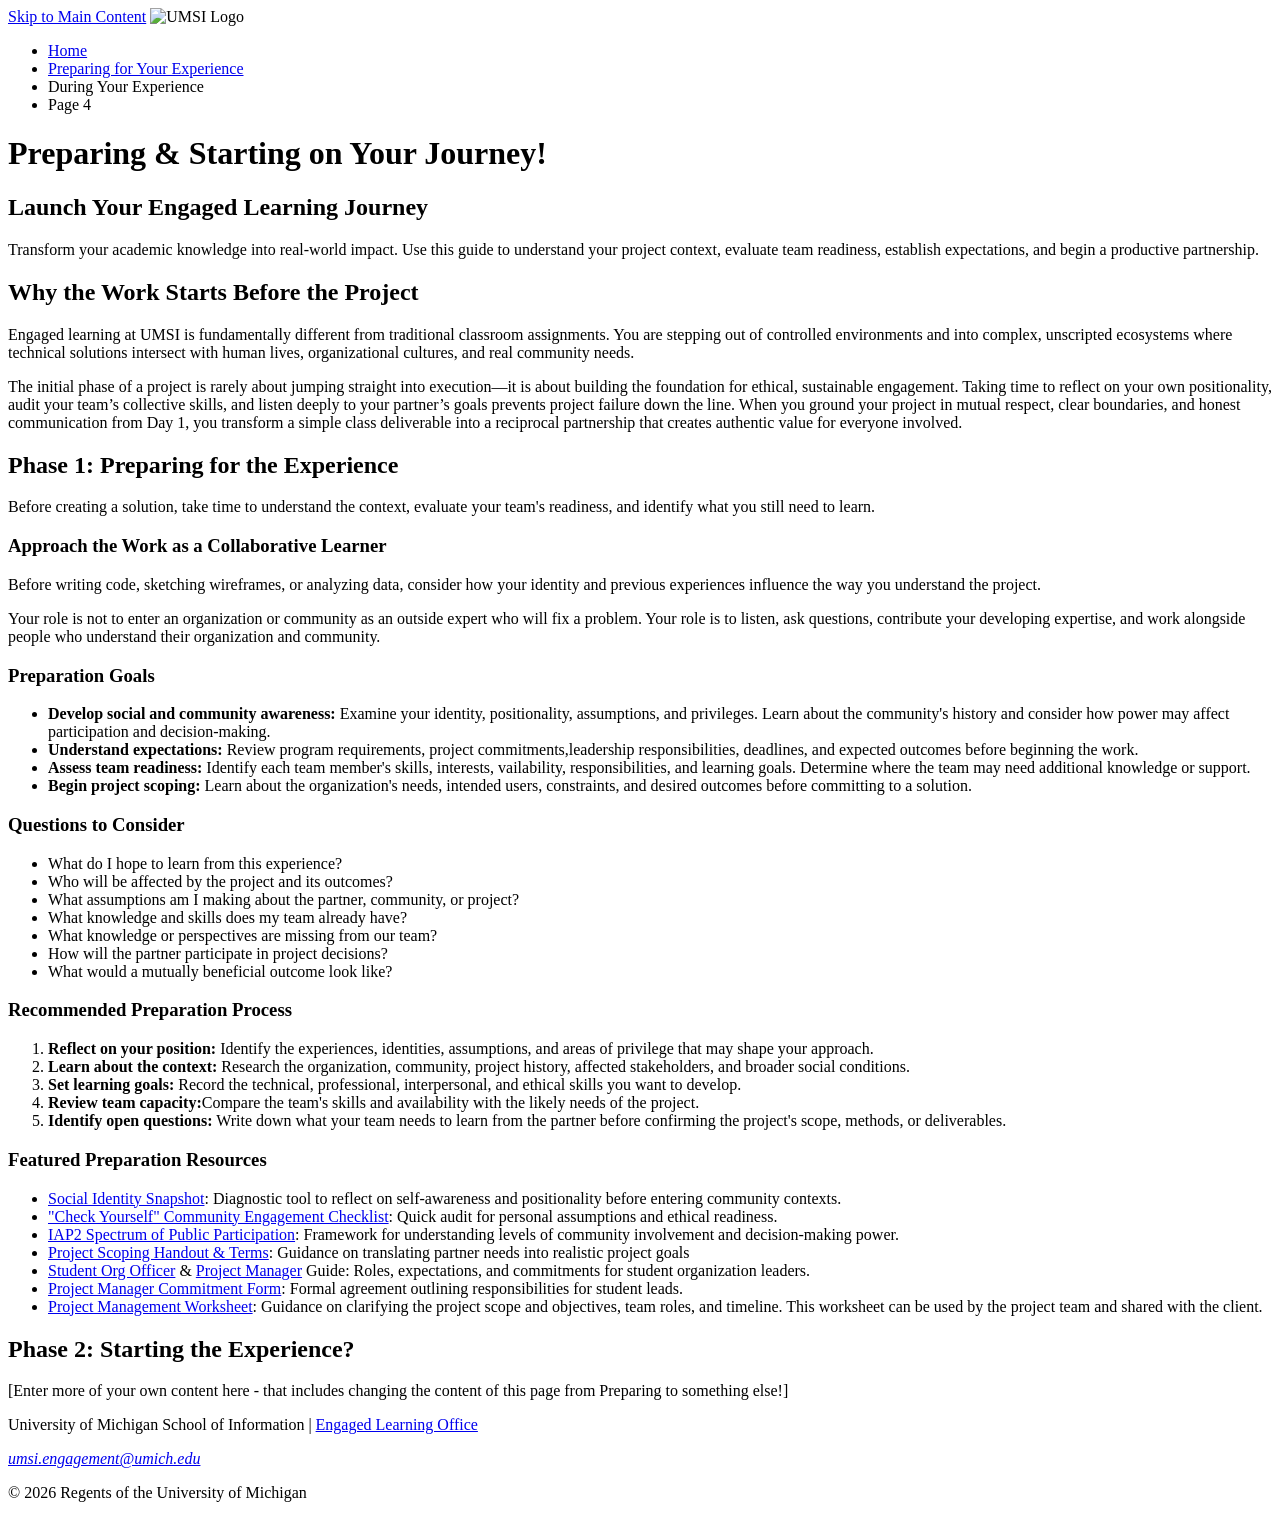
==== prep.html @ 882d16c4 "Add files via upload" ====
<!DOCTYPE html>
<html lang="en">
<head>
    <meta charset="UTF-8">
    <meta name="viewport" content="width=device-width, initial-scale=1.0">
    <title>Resumes</title>
</head>
<body>

    <header>

  <a href = "#main">Skip to Main Content</a>
        <img src="images/UMSI_signature_vertical_informal_solidblue.jpg" alt="UMSI Logo">
        <nav>
            <ul>
                <li><a href = "index.html">Home</a></li>
                <li><a href = "prep.html">Preparing for Your Experience</a></li>
                <li><a>During Your Experience</a></li>
                <li><a>Page 4</a></li>
            </ul>
        </nav>
    <h1>Preparing & Starting on Your Journey!</h1>
  </header>
<main id="main">
  
<section>
  <h2>Launch Your Engaged Learning Journey</h2>
  <p>Transform your academic knowledge into real-world impact. Use this guide to understand your project context, evaluate team readiness, establish expectations, and begin a productive partnership.</p>
</section>

<section>
  <h2>Why the Work Starts Before the Project</h2>
  <p>Engaged learning at UMSI is fundamentally different from traditional classroom assignments. You are stepping out of controlled environments and into complex, unscripted ecosystems where technical solutions intersect with human lives, organizational cultures, and real community needs.</p>
  <p>The initial phase of a project is rarely about jumping straight into execution—it is about building the foundation for ethical, sustainable engagement. Taking time to reflect on your own positionality, audit your team’s collective skills, and listen deeply to your partner’s goals prevents project failure down the line. When you ground your project in mutual respect, clear boundaries, and honest communication from Day 1, you transform a simple class deliverable into a reciprocal partnership that creates authentic value for everyone involved.</p>


</section>

<section>
  <h2>Phase 1: Preparing for the Experience</h2>
  <p>Before creating a solution, take time to understand the context, evaluate your team's readiness, and identify what you still need to learn.</p>
  <article>
    <h3>Approach the Work as a Collaborative Learner</h3>
    <p>Before writing code, sketching wireframes, or analyzing data, consider how your identity and previous experiences influence the way you understand the project.</p>
    <p>Your role is not to enter an organization or community as an outside expert who will fix a problem. Your role is to listen, ask questions, contribute your developing expertise, and work alongside people who understand their organization and community.</p>
  </article>

  <article>
    <h3>Preparation Goals</h3>
    <ul>
      <li><strong>Develop social and community awareness:</strong> Examine your identity, positionality, assumptions, and privileges. Learn about the community's history and consider how power may affect participation and decision-making.
      </li>
      <li><strong>Understand expectations:</strong> Review program requirements, project commitments,leadership responsibilities, deadlines, and expected outcomes before beginning the work.</li>
      <li><strong>Assess team readiness:</strong> Identify each team member's skills, interests, vailability, responsibilities, and learning goals. Determine where the team may need additional knowledge or support.</li>
      <li><strong>Begin project scoping:</strong> Learn about the organization's needs, intended users, constraints, and desired outcomes before committing to a solution.
      </li>
    </ul>
  </article>

  <article>
    <h3>Questions to Consider</h3>
    <ul>
      <li>What do I hope to learn from this experience?</li>
      <li>Who will be affected by the project and its outcomes?</li>
      <li>What assumptions am I making about the partner, community, or project?</li>
      <li>What knowledge and skills does my team already have?</li>
      <li>What knowledge or perspectives are missing from our team?</li>
      <li>How will the partner participate in project decisions?</li>
      <li>What would a mutually beneficial outcome look like?</li>
    </ul>
  </article>

  <article>
    <h3>Recommended Preparation Process</h3>
    <ol>
      <li><strong>Reflect on your position:</strong> Identify the experiences, identities, assumptions, and areas of privilege that may shape your approach.</li>
      <li><strong>Learn about the context:</strong> Research the organization, community, project history, affected stakeholders, and broader social conditions.</li>
      <li><strong>Set learning goals:</strong> Record the technical, professional, interpersonal, and ethical skills you want to develop.</li>
      <li><strong>Review team capacity:</strong>Compare the team's skills and availability with the likely needs of the project. </li>
      <li><strong>Identify open questions:</strong> Write down what your team needs to learn from the partner before confirming the project's scope, methods, or deliverables.
      </li>
    </ol>
  </article>

  <article>
    <h3>Featured Preparation Resources</h3>
    <ul>
      <li><a href="https://sites.lsa.umich.edu/equitable-teaching/social-identity-snapshot">Social Identity Snapshot</a>: Diagnostic tool to reflect on self-awareness and positionality before entering community contexts.</li>
      <li><a href="https://docs.google.com/document/d/1Qt9YeStVwDHjwJhOLAz42JSNQR2lFMurdUtxtdrGkuc/edit?tab=t.0#heading=h.ch0bvccjkrzn">"Check Yourself" Community Engagement Checklist</a>: Quick audit for personal assumptions and ethical readiness.</li>
      <li><a href="https://drive.google.com/file/d/1zc1RNlrDxV51-muOERdDTnINQcquJpOA/view?usp=sharing">IAP2 Spectrum of Public Participation</a>: Framework for understanding levels of community involvement and decision-making power.</li>
      <li><a href="https://docs.google.com/document/d/1TrEDolwmOIlXgYgAP9VvlOGoYOwFfe6KxzZOgZSVYVw/edit?usp=drive_link">Project Scoping Handout & Terms</a>: Guidance on translating partner needs into realistic project goals</li>
      <li><a href="https://docs.google.com/document/d/1AexsV_JeSd0kRUBbcifZpfBu6y6Zi8Y0iJScp1I3gkM/edit?usp=drive_link">Student Org Officer</a> & <a href="https://docs.google.com/document/u/0/d/1uwOOS0TrXWzcSShj8DUFpckWo0t1UNu_Q7WVbZnLhX0/edit">Project Manager</a> Guide: Roles, expectations, and commitments for student organization leaders.</li>
      <li><a href="https://docs.google.com/document/d/1U4lCNGyWKJ3C2i_VgFqAR45Z4zF1FehuthuqT-M2wdI/edit?usp=drive_link">Project Manager Commitment Form</a>: Formal agreement outlining responsibilities for student leads.</li>
      <li><a href="https://docs.google.com/document/d/1twc-7TYWmb_PNrOBiDI1NuJqJAuhluTICr22GRd_NLc/edit?usp=drive_link">Project Management Worksheet</a>: Guidance on clarifying the project scope and objectives, team roles, and timeline. This worksheet can be used by the project team and shared with the client.</li>
    </ul>
  </article>
</section>
<section>
  <h2>Phase 2: Starting the Experience?</h2>



<div>[Enter more of your own content here - that includes changing the  content of this page from Preparing to something else!]</div>

    
        <div></div>
        <div></div>
        <div></div>
        <div></div>
</section>
<!-- Content taken & modified from UMGPT with the prompt, "for the same content write me some intro content and resources for a prep page using the ELO content below" - this was after I had asked for content for the home page. " UMGPT. (2026). UMGPT ( GPT-5.6 Sol September 7th version) [Large language model]. -->
</main>
<footer>
        <p>University of Michigan School of Information | <a href="https://www.si.umich.edu/programs/engaged-learning/about-engaged-learning-office">Engaged Learning Office </a></p>
      <address>
        <a href="mailto:umsi.engagement@umich.edu">umsi.engagement@umich.edu</a>
      </address>
      <p>&copy; 2026 Regents of the University of Michigan</p>
    </footer>
    
</body>

</html>
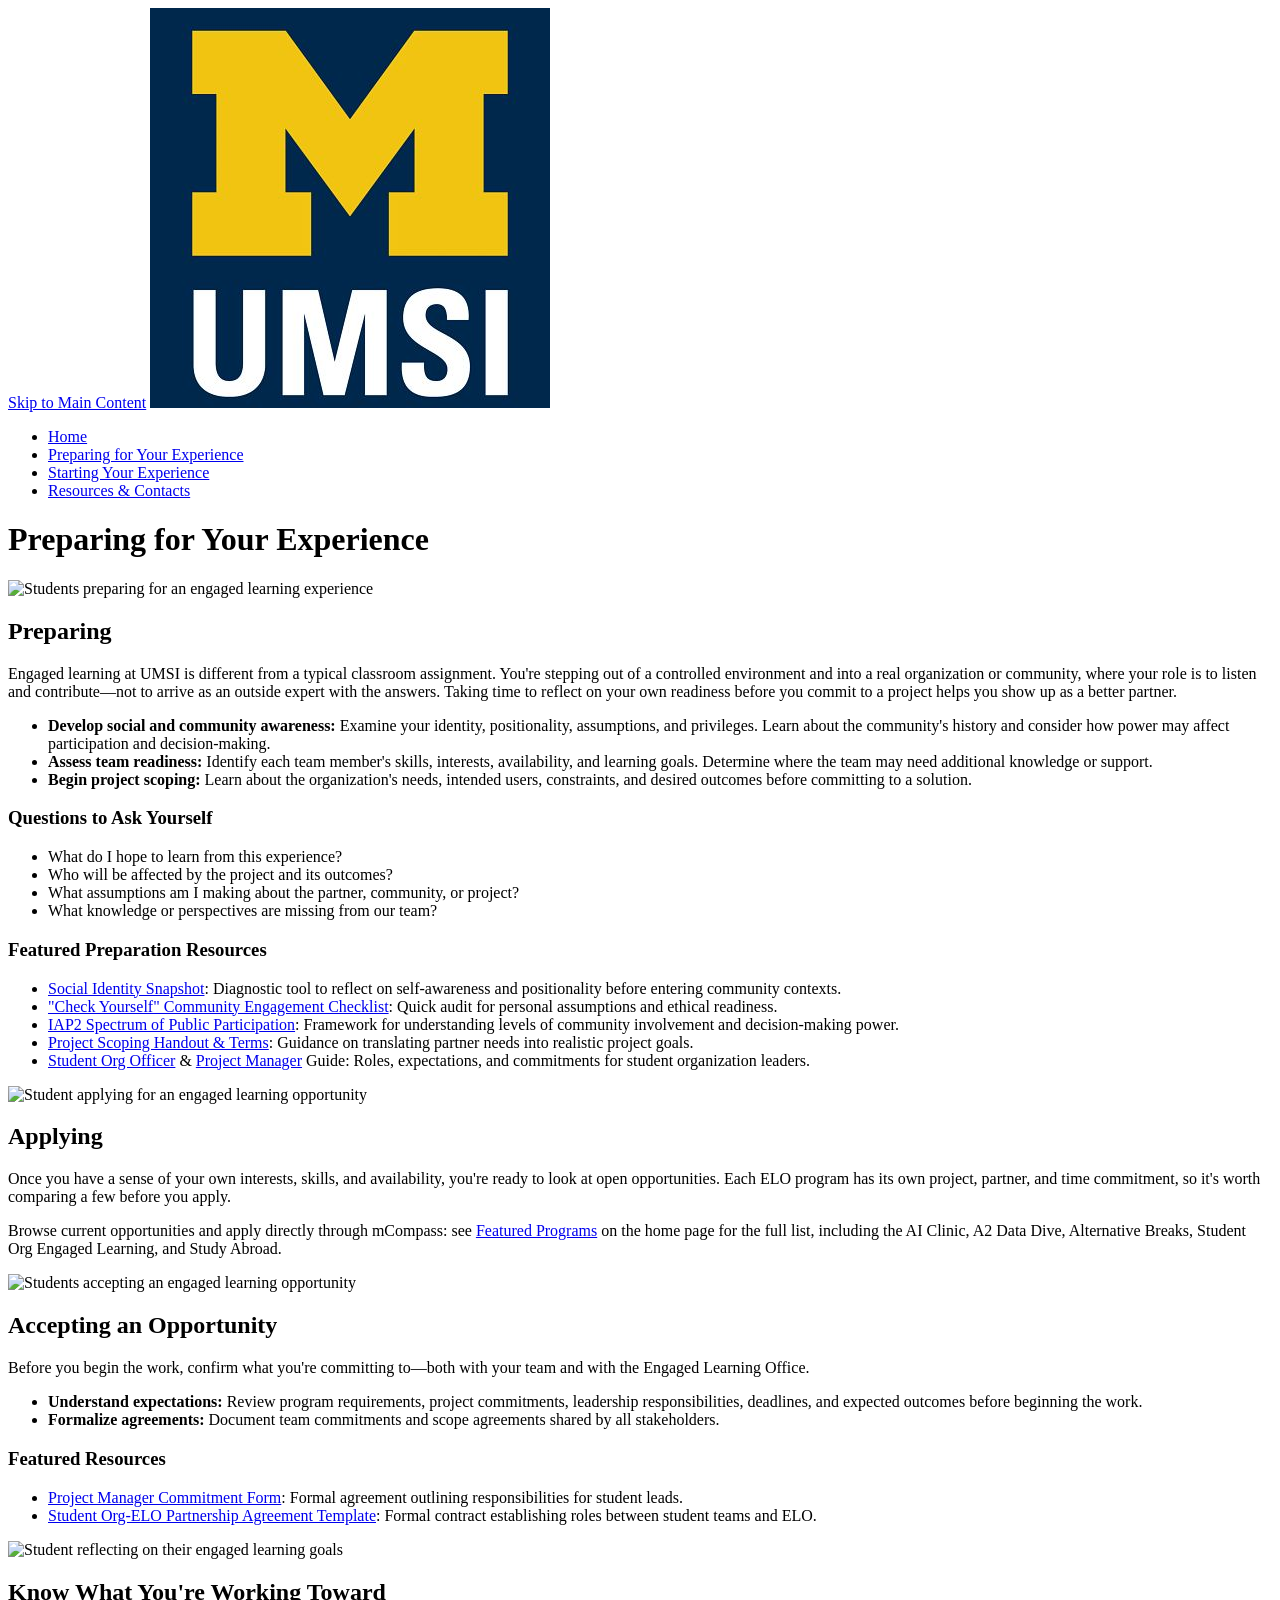
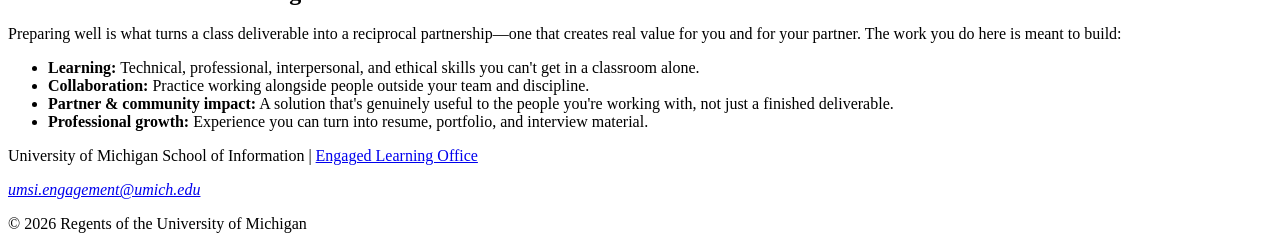
==== commit 7a49adb9: "Add files via upload" ====
--- a/prep.html
+++ b/prep.html
@@ -3,7 +3,8 @@
 <head>
     <meta charset="UTF-8">
     <meta name="viewport" content="width=device-width, initial-scale=1.0">
-    <title>Resumes</title>
+    <title>Preparing for Your Experience | UMSI</title>
+    <link rel="stylesheet" href="styles.css">
 </head>
 <body>
 
@@ -15,71 +16,32 @@
             <ul>
                 <li><a href = "index.html">Home</a></li>
                 <li><a href = "prep.html">Preparing for Your Experience</a></li>
-                <li><a>During Your Experience</a></li>
-                <li><a>Page 4</a></li>
+                <li><a href = "your_exp.html">Starting Your Experience</a></li>
+                <li><a href = "resources_contact.html">Resources &amp; Contacts</a></li>
             </ul>
         </nav>
-    <h1>Preparing & Starting on Your Journey!</h1>
+    <h1>Preparing for Your Experience</h1>
   </header>
 <main id="main">
-  
-<section>
-  <h2>Launch Your Engaged Learning Journey</h2>
-  <p>Transform your academic knowledge into real-world impact. Use this guide to understand your project context, evaluate team readiness, establish expectations, and begin a productive partnership.</p>
-</section>
 
 <section>
-  <h2>Why the Work Starts Before the Project</h2>
-  <p>Engaged learning at UMSI is fundamentally different from traditional classroom assignments. You are stepping out of controlled environments and into complex, unscripted ecosystems where technical solutions intersect with human lives, organizational cultures, and real community needs.</p>
-  <p>The initial phase of a project is rarely about jumping straight into execution—it is about building the foundation for ethical, sustainable engagement. Taking time to reflect on your own positionality, audit your team’s collective skills, and listen deeply to your partner’s goals prevents project failure down the line. When you ground your project in mutual respect, clear boundaries, and honest communication from Day 1, you transform a simple class deliverable into a reciprocal partnership that creates authentic value for everyone involved.</p>
-
-
-</section>
-
-<section>
-  <h2>Phase 1: Preparing for the Experience</h2>
-  <p>Before creating a solution, take time to understand the context, evaluate your team's readiness, and identify what you still need to learn.</p>
-  <article>
-    <h3>Approach the Work as a Collaborative Learner</h3>
-    <p>Before writing code, sketching wireframes, or analyzing data, consider how your identity and previous experiences influence the way you understand the project.</p>
-    <p>Your role is not to enter an organization or community as an outside expert who will fix a problem. Your role is to listen, ask questions, contribute your developing expertise, and work alongside people who understand their organization and community.</p>
-  </article>
+  <img class="prep-image" src="images/UMSI_Preparing.jpg" alt="Students preparing for an engaged learning experience">
+  <h2>Preparing</h2>
+  <p>Engaged learning at UMSI is different from a typical classroom assignment. You're stepping out of a controlled environment and into a real organization or community, where your role is to listen and contribute&mdash;not to arrive as an outside expert with the answers. Taking time to reflect on your own readiness before you commit to a project helps you show up as a better partner.</p>
+  <ul>
+    <li><strong>Develop social and community awareness:</strong> Examine your identity, positionality, assumptions, and privileges. Learn about the community's history and consider how power may affect participation and decision-making.</li>
+    <li><strong>Assess team readiness:</strong> Identify each team member's skills, interests, availability, and learning goals. Determine where the team may need additional knowledge or support.</li>
+    <li><strong>Begin project scoping:</strong> Learn about the organization's needs, intended users, constraints, and desired outcomes before committing to a solution.</li>
+  </ul>
 
   <article>
-    <h3>Preparation Goals</h3>
-    <ul>
-      <li><strong>Develop social and community awareness:</strong> Examine your identity, positionality, assumptions, and privileges. Learn about the community's history and consider how power may affect participation and decision-making.
-      </li>
-      <li><strong>Understand expectations:</strong> Review program requirements, project commitments,leadership responsibilities, deadlines, and expected outcomes before beginning the work.</li>
-      <li><strong>Assess team readiness:</strong> Identify each team member's skills, interests, vailability, responsibilities, and learning goals. Determine where the team may need additional knowledge or support.</li>
-      <li><strong>Begin project scoping:</strong> Learn about the organization's needs, intended users, constraints, and desired outcomes before committing to a solution.
-      </li>
-    </ul>
-  </article>
-
-  <article>
-    <h3>Questions to Consider</h3>
+    <h3>Questions to Ask Yourself</h3>
     <ul>
       <li>What do I hope to learn from this experience?</li>
       <li>Who will be affected by the project and its outcomes?</li>
       <li>What assumptions am I making about the partner, community, or project?</li>
-      <li>What knowledge and skills does my team already have?</li>
       <li>What knowledge or perspectives are missing from our team?</li>
-      <li>How will the partner participate in project decisions?</li>
-      <li>What would a mutually beneficial outcome look like?</li>
     </ul>
-  </article>
-
-  <article>
-    <h3>Recommended Preparation Process</h3>
-    <ol>
-      <li><strong>Reflect on your position:</strong> Identify the experiences, identities, assumptions, and areas of privilege that may shape your approach.</li>
-      <li><strong>Learn about the context:</strong> Research the organization, community, project history, affected stakeholders, and broader social conditions.</li>
-      <li><strong>Set learning goals:</strong> Record the technical, professional, interpersonal, and ethical skills you want to develop.</li>
-      <li><strong>Review team capacity:</strong>Compare the team's skills and availability with the likely needs of the project. </li>
-      <li><strong>Identify open questions:</strong> Write down what your team needs to learn from the partner before confirming the project's scope, methods, or deliverables.
-      </li>
-    </ol>
   </article>
 
   <article>
@@ -88,27 +50,49 @@
       <li><a href="https://sites.lsa.umich.edu/equitable-teaching/social-identity-snapshot">Social Identity Snapshot</a>: Diagnostic tool to reflect on self-awareness and positionality before entering community contexts.</li>
       <li><a href="https://docs.google.com/document/d/1Qt9YeStVwDHjwJhOLAz42JSNQR2lFMurdUtxtdrGkuc/edit?tab=t.0#heading=h.ch0bvccjkrzn">"Check Yourself" Community Engagement Checklist</a>: Quick audit for personal assumptions and ethical readiness.</li>
       <li><a href="https://drive.google.com/file/d/1zc1RNlrDxV51-muOERdDTnINQcquJpOA/view?usp=sharing">IAP2 Spectrum of Public Participation</a>: Framework for understanding levels of community involvement and decision-making power.</li>
-      <li><a href="https://docs.google.com/document/d/1TrEDolwmOIlXgYgAP9VvlOGoYOwFfe6KxzZOgZSVYVw/edit?usp=drive_link">Project Scoping Handout & Terms</a>: Guidance on translating partner needs into realistic project goals</li>
-      <li><a href="https://docs.google.com/document/d/1AexsV_JeSd0kRUBbcifZpfBu6y6Zi8Y0iJScp1I3gkM/edit?usp=drive_link">Student Org Officer</a> & <a href="https://docs.google.com/document/u/0/d/1uwOOS0TrXWzcSShj8DUFpckWo0t1UNu_Q7WVbZnLhX0/edit">Project Manager</a> Guide: Roles, expectations, and commitments for student organization leaders.</li>
-      <li><a href="https://docs.google.com/document/d/1U4lCNGyWKJ3C2i_VgFqAR45Z4zF1FehuthuqT-M2wdI/edit?usp=drive_link">Project Manager Commitment Form</a>: Formal agreement outlining responsibilities for student leads.</li>
-      <li><a href="https://docs.google.com/document/d/1twc-7TYWmb_PNrOBiDI1NuJqJAuhluTICr22GRd_NLc/edit?usp=drive_link">Project Management Worksheet</a>: Guidance on clarifying the project scope and objectives, team roles, and timeline. This worksheet can be used by the project team and shared with the client.</li>
+      <li><a href="https://docs.google.com/document/d/1TrEDolwmOIlXgYgAP9VvlOGoYOwFfe6KxzZOgZSVYVw/edit?usp=drive_link">Project Scoping Handout &amp; Terms</a>: Guidance on translating partner needs into realistic project goals.</li>
+      <li><a href="https://docs.google.com/document/d/1AexsV_JeSd0kRUBbcifZpfBu6y6Zi8Y0iJScp1I3gkM/edit?usp=drive_link">Student Org Officer</a> &amp; <a href="https://docs.google.com/document/u/0/d/1uwOOS0TrXWzcSShj8DUFpckWo0t1UNu_Q7WVbZnLhX0/edit">Project Manager</a> Guide: Roles, expectations, and commitments for student organization leaders.</li>
     </ul>
   </article>
 </section>
+
 <section>
-  <h2>Phase 2: Starting the Experience?</h2>
+  <img class="prep-image" src="images/Prep__Apply.jpg" alt="Student applying for an engaged learning opportunity">
+  <h2>Applying</h2>
+  <p>Once you have a sense of your own interests, skills, and availability, you're ready to look at open opportunities. Each ELO program has its own project, partner, and time commitment, so it's worth comparing a few before you apply.</p>
+  <p>Browse current opportunities and apply directly through mCompass: see <a href="index.html#featured-programs">Featured Programs</a> on the home page for the full list, including the AI Clinic, A2 Data Dive, Alternative Breaks, Student Org Engaged Learning, and Study Abroad.</p>
+</section>
 
+<section>
+  <img class="prep-image" src="images/Prep_Accept.jpg" alt="Students accepting an engaged learning opportunity">
+  <h2>Accepting an Opportunity</h2>
+  <p>Before you begin the work, confirm what you're committing to&mdash;both with your team and with the Engaged Learning Office.</p>
+  <ul>
+    <li><strong>Understand expectations:</strong> Review program requirements, project commitments, leadership responsibilities, deadlines, and expected outcomes before beginning the work.</li>
+    <li><strong>Formalize agreements:</strong> Document team commitments and scope agreements shared by all stakeholders.</li>
+  </ul>
 
+  <article>
+    <h3>Featured Resources</h3>
+    <ul>
+      <li><a href="https://docs.google.com/document/d/1U4lCNGyWKJ3C2i_VgFqAR45Z4zF1FehuthuqT-M2wdI/edit?usp=drive_link">Project Manager Commitment Form</a>: Formal agreement outlining responsibilities for student leads.</li>
+      <li><a href="https://docs.google.com/document/d/1y5Y2wc1ADz0n_ht26kPYlFK3Zm9i3UR_Z0OMWP3Q_xQ/edit?usp=drive_link">Student Org-ELO Partnership Agreement Template</a>: Formal contract establishing roles between student teams and ELO.</li>
+    </ul>
+  </article>
+</section>
 
-<div>[Enter more of your own content here - that includes changing the  content of this page from Preparing to something else!]</div>
+<section>
+  <img class="prep-image" src="images/Prep__Know.jpg" alt="Student reflecting on their engaged learning goals">
+  <h2>Know What You're Working Toward</h2>
+  <p>Preparing well is what turns a class deliverable into a reciprocal partnership&mdash;one that creates real value for you and for your partner. The work you do here is meant to build:</p>
+  <ul>
+    <li><strong>Learning:</strong> Technical, professional, interpersonal, and ethical skills you can't get in a classroom alone.</li>
+    <li><strong>Collaboration:</strong> Practice working alongside people outside your team and discipline.</li>
+    <li><strong>Partner &amp; community impact:</strong> A solution that's genuinely useful to the people you're working with, not just a finished deliverable.</li>
+    <li><strong>Professional growth:</strong> Experience you can turn into resume, portfolio, and interview material.</li>
+  </ul>
+</section>
 
-    
-        <div></div>
-        <div></div>
-        <div></div>
-        <div></div>
-</section>
-<!-- Content taken & modified from UMGPT with the prompt, "for the same content write me some intro content and resources for a prep page using the ELO content below" - this was after I had asked for content for the home page. " UMGPT. (2026). UMGPT ( GPT-5.6 Sol September 7th version) [Large language model]. -->
 </main>
 <footer>
         <p>University of Michigan School of Information | <a href="https://www.si.umich.edu/programs/engaged-learning/about-engaged-learning-office">Engaged Learning Office </a></p>
@@ -117,7 +101,7 @@
       </address>
       <p>&copy; 2026 Regents of the University of Michigan</p>
     </footer>
-    
+
 </body>
 
 </html>
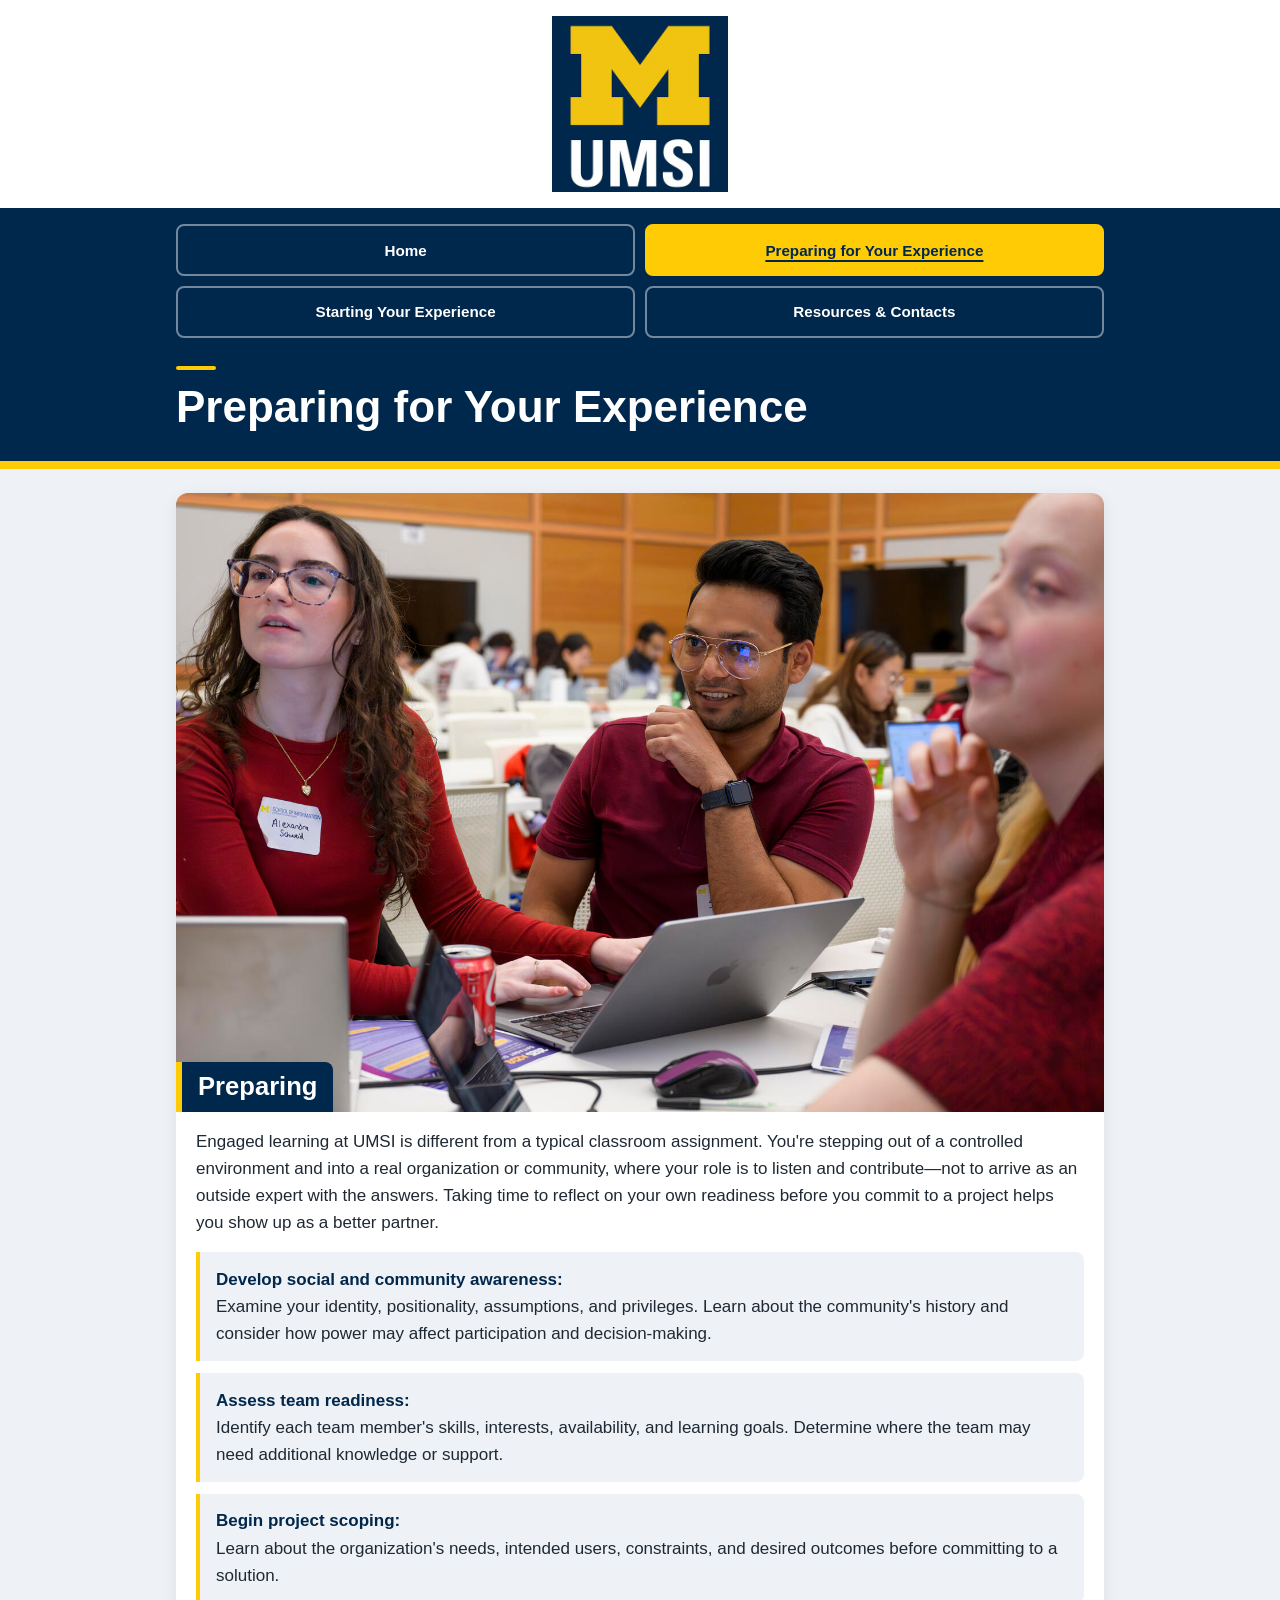
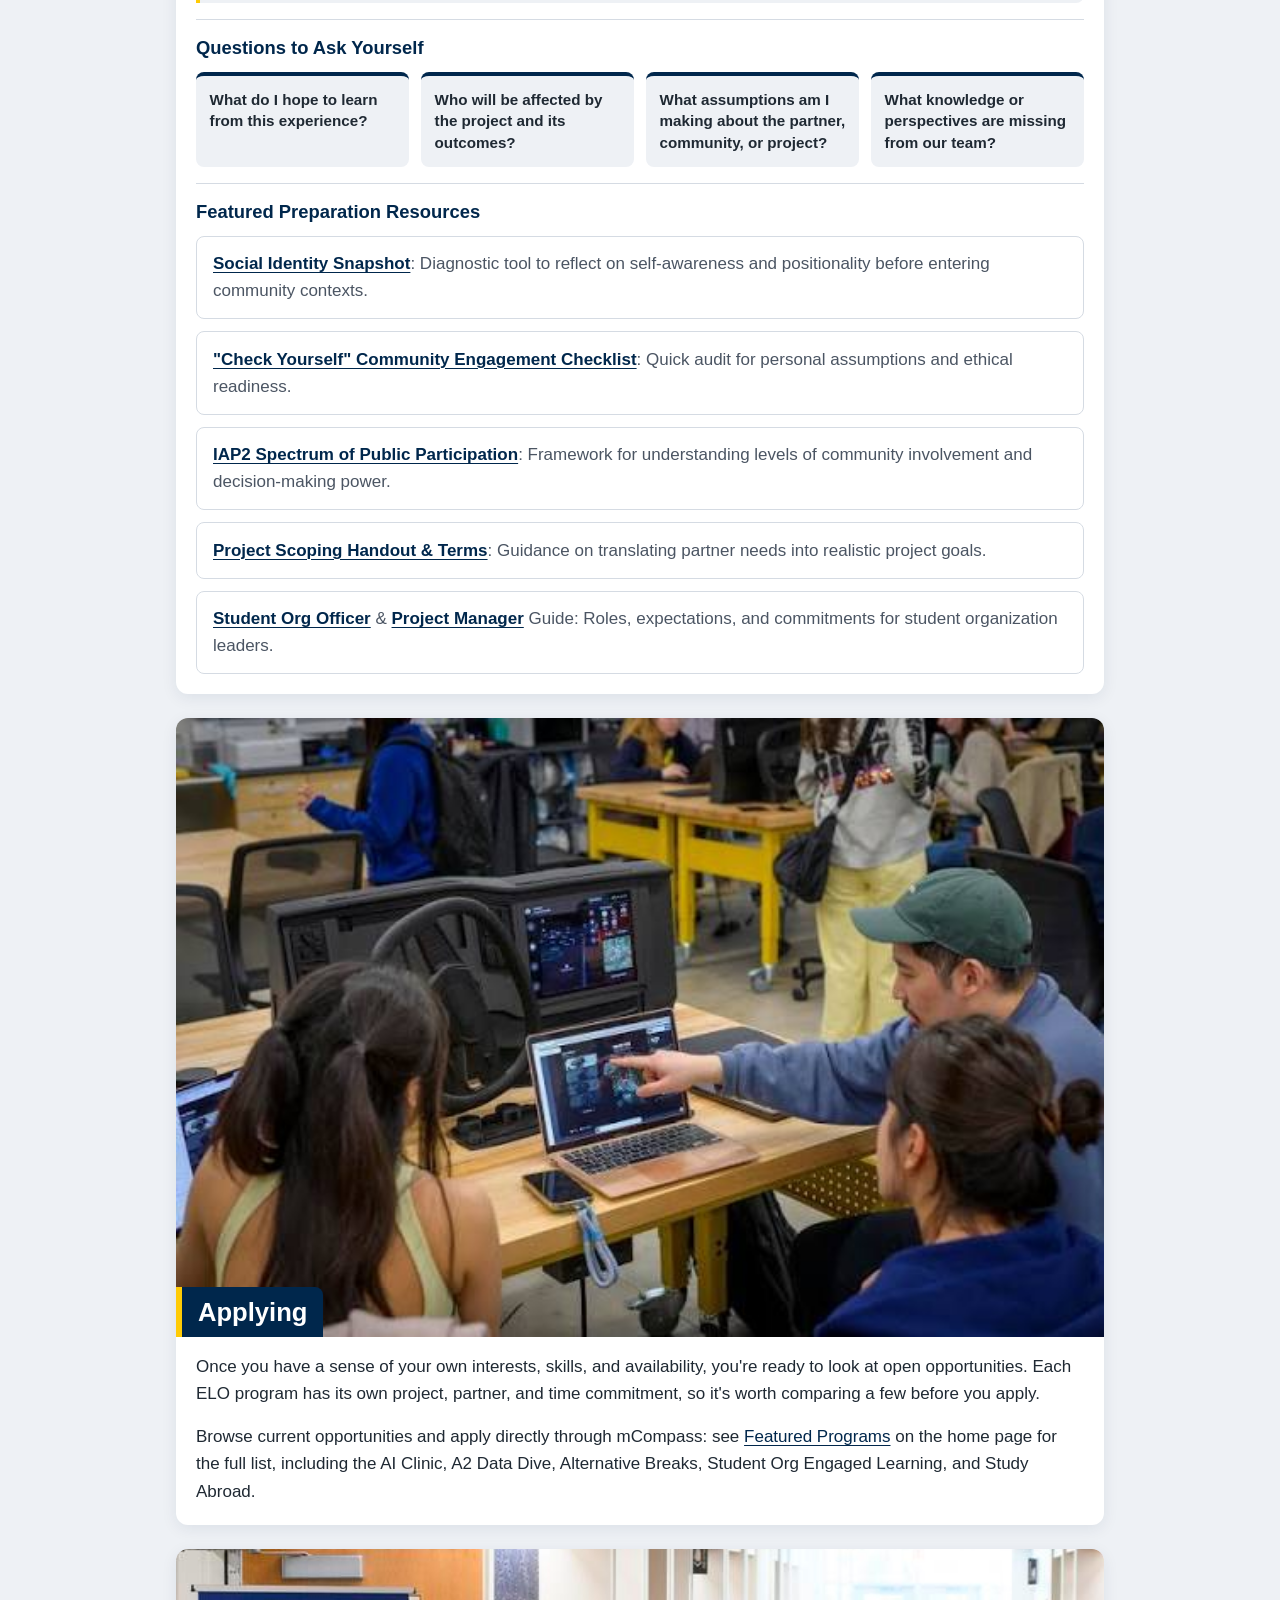
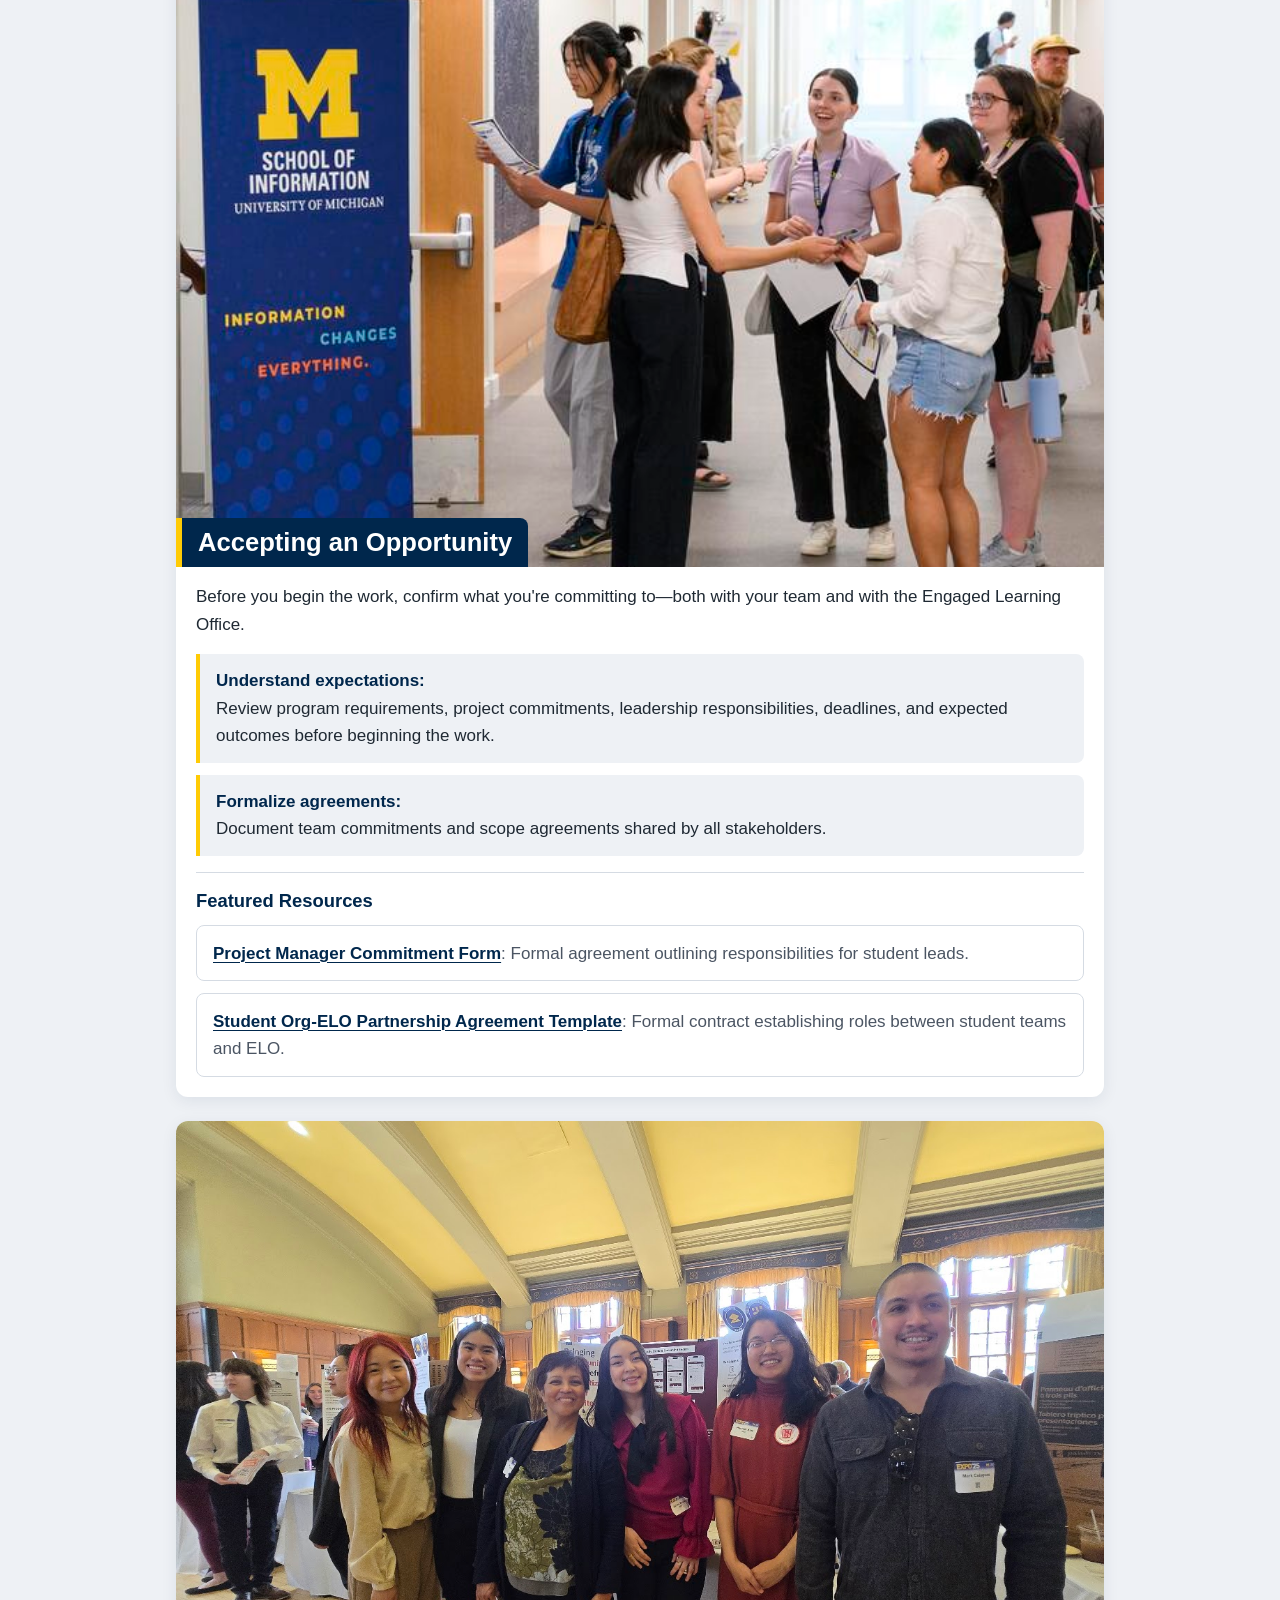
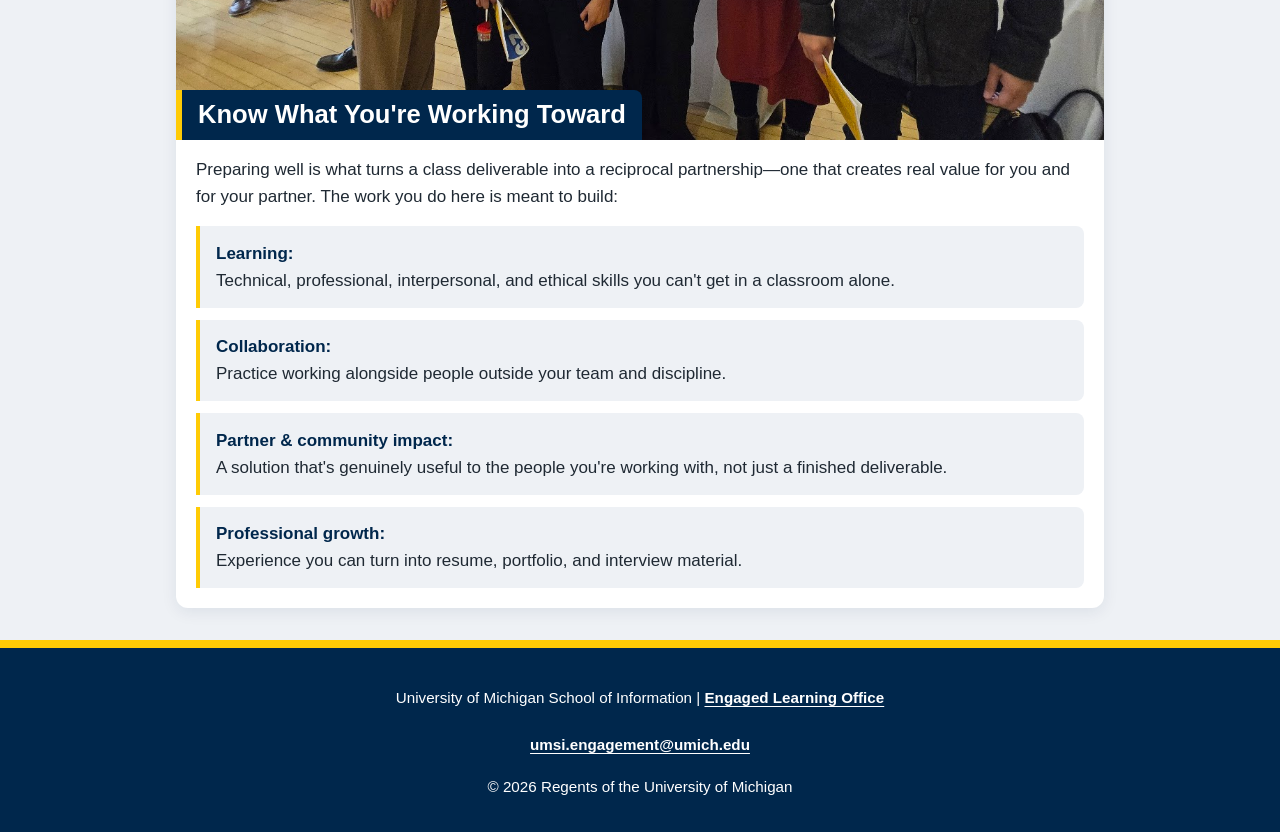
==== commit c5c176de: "Add mobile-first styling hooks and link CSS from css folder - Link css/html5reset.css and css/styles" ====
--- a/prep.html
+++ b/prep.html
@@ -4,20 +4,21 @@
     <meta charset="UTF-8">
     <meta name="viewport" content="width=device-width, initial-scale=1.0">
     <title>Preparing for Your Experience | UMSI</title>
-    <link rel="stylesheet" href="styles.css">
+    <link rel="stylesheet" href="css/html5reset.css">
+    <link rel="stylesheet" href="css/styles.css">
 </head>
 <body>
 
     <header>
 
-  <a href = "#main">Skip to Main Content</a>
-        <img src="images/UMSI_signature_vertical_informal_solidblue.jpg" alt="UMSI Logo">
-        <nav>
+  <a class="skip-link" href="#main">Skip to Main Content</a>
+        <img src="images/UMSI_signature_vertical_informal_solidblue.jpg" class="logo" alt="University of Michigan School of Information">
+        <nav aria-label="Main">
             <ul>
-                <li><a href = "index.html">Home</a></li>
-                <li><a href = "prep.html">Preparing for Your Experience</a></li>
-                <li><a href = "your_exp.html">Starting Your Experience</a></li>
-                <li><a href = "resources_contact.html">Resources &amp; Contacts</a></li>
+                <li><a href="index.html">Home</a></li>
+                <li><a href="prep.html" aria-current="page">Preparing for Your Experience</a></li>
+                <li><a href="your_exp.html">Starting Your Experience</a></li>
+                <li><a href="resources_contact.html">Resources &amp; Contacts</a></li>
             </ul>
         </nav>
     <h1>Preparing for Your Experience</h1>
@@ -28,7 +29,7 @@
   <img class="prep-image" src="images/UMSI_Preparing.jpg" alt="Students preparing for an engaged learning experience">
   <h2>Preparing</h2>
   <p>Engaged learning at UMSI is different from a typical classroom assignment. You're stepping out of a controlled environment and into a real organization or community, where your role is to listen and contribute&mdash;not to arrive as an outside expert with the answers. Taking time to reflect on your own readiness before you commit to a project helps you show up as a better partner.</p>
-  <ul>
+  <ul class="feature-list">
     <li><strong>Develop social and community awareness:</strong> Examine your identity, positionality, assumptions, and privileges. Learn about the community's history and consider how power may affect participation and decision-making.</li>
     <li><strong>Assess team readiness:</strong> Identify each team member's skills, interests, availability, and learning goals. Determine where the team may need additional knowledge or support.</li>
     <li><strong>Begin project scoping:</strong> Learn about the organization's needs, intended users, constraints, and desired outcomes before committing to a solution.</li>
@@ -36,7 +37,7 @@
 
   <article>
     <h3>Questions to Ask Yourself</h3>
-    <ul>
+    <ul class="card-grid">
       <li>What do I hope to learn from this experience?</li>
       <li>Who will be affected by the project and its outcomes?</li>
       <li>What assumptions am I making about the partner, community, or project?</li>
@@ -46,7 +47,7 @@
 
   <article>
     <h3>Featured Preparation Resources</h3>
-    <ul>
+    <ul class="resource-list">
       <li><a href="https://sites.lsa.umich.edu/equitable-teaching/social-identity-snapshot">Social Identity Snapshot</a>: Diagnostic tool to reflect on self-awareness and positionality before entering community contexts.</li>
       <li><a href="https://docs.google.com/document/d/1Qt9YeStVwDHjwJhOLAz42JSNQR2lFMurdUtxtdrGkuc/edit?tab=t.0#heading=h.ch0bvccjkrzn">"Check Yourself" Community Engagement Checklist</a>: Quick audit for personal assumptions and ethical readiness.</li>
       <li><a href="https://drive.google.com/file/d/1zc1RNlrDxV51-muOERdDTnINQcquJpOA/view?usp=sharing">IAP2 Spectrum of Public Participation</a>: Framework for understanding levels of community involvement and decision-making power.</li>
@@ -67,14 +68,14 @@
   <img class="prep-image" src="images/Prep_Accept.jpg" alt="Students accepting an engaged learning opportunity">
   <h2>Accepting an Opportunity</h2>
   <p>Before you begin the work, confirm what you're committing to&mdash;both with your team and with the Engaged Learning Office.</p>
-  <ul>
+  <ul class="feature-list">
     <li><strong>Understand expectations:</strong> Review program requirements, project commitments, leadership responsibilities, deadlines, and expected outcomes before beginning the work.</li>
     <li><strong>Formalize agreements:</strong> Document team commitments and scope agreements shared by all stakeholders.</li>
   </ul>
 
   <article>
     <h3>Featured Resources</h3>
-    <ul>
+    <ul class="resource-list">
       <li><a href="https://docs.google.com/document/d/1U4lCNGyWKJ3C2i_VgFqAR45Z4zF1FehuthuqT-M2wdI/edit?usp=drive_link">Project Manager Commitment Form</a>: Formal agreement outlining responsibilities for student leads.</li>
       <li><a href="https://docs.google.com/document/d/1y5Y2wc1ADz0n_ht26kPYlFK3Zm9i3UR_Z0OMWP3Q_xQ/edit?usp=drive_link">Student Org-ELO Partnership Agreement Template</a>: Formal contract establishing roles between student teams and ELO.</li>
     </ul>
@@ -85,7 +86,7 @@
   <img class="prep-image" src="images/Prep__Know.jpg" alt="Student reflecting on their engaged learning goals">
   <h2>Know What You're Working Toward</h2>
   <p>Preparing well is what turns a class deliverable into a reciprocal partnership&mdash;one that creates real value for you and for your partner. The work you do here is meant to build:</p>
-  <ul>
+  <ul class="feature-list">
     <li><strong>Learning:</strong> Technical, professional, interpersonal, and ethical skills you can't get in a classroom alone.</li>
     <li><strong>Collaboration:</strong> Practice working alongside people outside your team and discipline.</li>
     <li><strong>Partner &amp; community impact:</strong> A solution that's genuinely useful to the people you're working with, not just a finished deliverable.</li>
--- a/css/styles.css
+++ b/css/styles.css
@@ -0,0 +1,517 @@
+/*
+  UMSI Engaged Learning Office - mobile first styles
+  Colors follow the U-M brand palette: Michigan Blue #00274C and Maize #FFCB05.
+  Maize is only used as a background/accent (never as text on white) to keep contrast accessible.
+  No width-based media queries: layouts adapt with fluid units, clamp(), and Grid auto-fit.
+*/
+
+:root {
+    --blue: #00274C;
+    --maize: #FFCB05;
+    --ink: #1f2933;
+    --muted: #4b5563;
+    --mist: #eef1f5;
+    --line: #d5dbe3;
+    --white: #ffffff;
+    --pad: 1.25rem;
+    --radius: 0.75rem;
+    --gutter: max(1rem, calc((100% - 58rem) / 2));
+}
+
+/* ---------- Base ---------- */
+
+html {
+    -webkit-text-size-adjust: 100%;
+    text-size-adjust: 100%;
+}
+
+body {
+    background: var(--mist);
+    color: var(--ink);
+    font-family: "Helvetica Neue", Helvetica, Arial, sans-serif;
+    font-size: 1.0625rem;
+    line-height: 1.6;
+}
+
+h1, h2, h3 {
+    color: var(--blue);
+    font-weight: 800;
+    line-height: 1.2;
+}
+
+h2 {
+    font-size: clamp(1.4rem, 6vw, 1.85rem);
+}
+
+h2::after {
+    content: "";
+    display: block;
+    width: 3rem;
+    height: 0.3rem;
+    margin-top: 0.5rem;
+    background: var(--maize);
+    border-radius: 1rem;
+}
+
+h3 {
+    font-size: 1.15rem;
+    line-height: 1.3;
+}
+
+strong {
+    font-weight: 700;
+}
+
+address {
+    font-style: normal;
+}
+
+a {
+    color: var(--blue);
+    text-decoration: underline;
+    text-decoration-thickness: 0.08em;
+    text-underline-offset: 0.18em;
+    transition: background-color 0.2s ease, color 0.2s ease, border-color 0.2s ease;
+}
+
+main a:hover {
+    background: var(--maize);
+    text-decoration-thickness: 0.15em;
+}
+
+:focus-visible {
+    outline: 3px solid var(--blue);
+    outline-offset: 3px;
+}
+
+/* ---------- Skip to main ---------- */
+
+.skip-link {
+    position: absolute;
+    top: 0;
+    left: 1rem;
+    z-index: 100;
+    padding: 0.75rem 1.25rem;
+    background: var(--maize);
+    color: var(--blue);
+    font-weight: 800;
+    border-radius: 0 0 0.5rem 0.5rem;
+    transform: translateY(-150%);
+    transition: transform 0.2s ease;
+}
+
+.skip-link:focus {
+    transform: translateY(0);
+}
+
+/* ---------- Header + navigation ---------- */
+
+header {
+    display: grid;
+    background: var(--white);
+}
+
+.logo {
+    width: clamp(8rem, 40vw, 11rem);
+    height: auto;
+    margin: 1rem auto;
+}
+
+nav {
+    background: var(--blue);
+    padding: 1rem var(--gutter) 0.5rem;
+}
+
+/* 2 x 2 grid of large tap targets */
+nav ul {
+    display: grid;
+    grid-template-columns: repeat(2, minmax(0, 1fr));
+    gap: 0.6rem;
+}
+
+nav a {
+    display: flex;
+    align-items: center;
+    justify-content: center;
+    min-height: 3.25rem;
+    height: 100%;
+    padding: 0.5rem 0.6rem;
+    color: var(--white);
+    font-size: 0.95rem;
+    font-weight: 700;
+    line-height: 1.25;
+    text-align: center;
+    text-decoration: none;
+    border: 2px solid rgba(255, 255, 255, 0.45);
+    border-radius: 0.5rem;
+}
+
+nav a:hover {
+    background: rgba(255, 255, 255, 0.12);
+    border-color: var(--white);
+}
+
+/* Active page: filled shape + underline, so it is not shown by color alone */
+nav a[aria-current="page"] {
+    background: var(--maize);
+    color: var(--blue);
+    border-color: var(--maize);
+    font-weight: 800;
+    text-decoration: underline;
+    text-decoration-thickness: 0.15em;
+    text-underline-offset: 0.25em;
+}
+
+nav :focus-visible,
+footer :focus-visible {
+    outline-color: var(--maize);
+}
+
+header h1 {
+    background: var(--blue);
+    color: var(--white);
+    font-size: clamp(1.75rem, 7.5vw, 2.75rem);
+    line-height: 1.15;
+    padding: 1.25rem var(--gutter) 1.75rem;
+    border-bottom: 0.5rem solid var(--maize);
+}
+
+header h1::before {
+    content: "";
+    display: block;
+    width: 2.5rem;
+    height: 0.3rem;
+    margin-bottom: 0.75rem;
+    background: var(--maize);
+    border-radius: 1rem;
+}
+
+/* ---------- Main layout ---------- */
+
+main {
+    display: grid;
+    gap: 1.5rem;
+    padding: 1.5rem var(--gutter) 2rem;
+}
+
+main ul {
+    padding-left: 1.25rem;
+}
+
+main li + li {
+    margin-top: 0.5rem;
+}
+
+main li::marker {
+    color: var(--blue);
+}
+
+section {
+    display: grid;
+    gap: 1rem;
+    align-content: start;
+    padding: var(--pad);
+    background: var(--white);
+    border-radius: var(--radius);
+    box-shadow: 0 0.25rem 1rem rgba(0, 39, 76, 0.08);
+    overflow: hidden;
+}
+
+.intro {
+    padding: 0.25rem 0 0.25rem 1rem;
+    border-left: 0.35rem solid var(--maize);
+    color: var(--blue);
+    font-size: 1.15rem;
+    font-weight: 500;
+}
+
+/* Full-bleed section photo with the h2 layered on top of it (grid stacking) */
+.prep-image,
+.experience-image,
+.resources-image {
+    grid-row: 1;
+    grid-column: 1;
+    width: calc(100% + (var(--pad) * 2));
+    max-width: none;
+    height: auto;
+    aspect-ratio: 3 / 2;
+    object-fit: cover;
+    margin: calc(var(--pad) * -1) calc(var(--pad) * -1) 0;
+}
+
+.prep-image + h2,
+.experience-image + h2,
+.resources-image + h2 {
+    grid-row: 1;
+    grid-column: 1;
+    align-self: end;
+    justify-self: start;
+    margin-left: calc(var(--pad) * -1);
+    margin-right: var(--pad);
+    padding: 0.6rem 1rem;
+    background: var(--blue);
+    color: var(--white);
+    font-size: clamp(1.2rem, 5.5vw, 1.6rem);
+    border-left: 0.4rem solid var(--maize);
+    border-radius: 0 0.5rem 0 0;
+}
+
+.prep-image + h2::after,
+.experience-image + h2::after,
+.resources-image + h2::after {
+    display: none;
+}
+
+section > img:not([class]) {
+    width: 100%;
+    height: auto;
+    aspect-ratio: 4 / 3;
+    object-fit: cover;
+    border-radius: 0.5rem;
+}
+
+section article {
+    display: grid;
+    gap: 0.75rem;
+    padding-top: 1rem;
+    border-top: 1px solid var(--line);
+}
+
+/* ---------- Home: hero ---------- */
+
+.hero {
+    border-top: 0.4rem solid var(--maize);
+}
+
+.hero iframe {
+    width: 100%;
+    height: auto;
+    aspect-ratio: 16 / 9;
+    border-radius: 0.5rem;
+}
+
+/* ---------- Home: numbered stages (2-column grid: badge | text) ---------- */
+
+.stages {
+    counter-reset: stage;
+}
+
+.stages article {
+    grid-template-columns: 2.75rem 1fr;
+    column-gap: 0.9rem;
+    row-gap: 0.5rem;
+    padding: 1rem;
+    background: var(--mist);
+    border-top: 0;
+    border-radius: var(--radius);
+}
+
+.stages article::before {
+    counter-increment: stage;
+    content: counter(stage);
+    grid-column: 1;
+    grid-row: 1 / span 3;
+    display: grid;
+    place-items: center;
+    width: 2.75rem;
+    height: 2.75rem;
+    background: var(--maize);
+    color: var(--blue);
+    font-size: 1.25rem;
+    font-weight: 800;
+    border-radius: 50%;
+}
+
+.stages article > * {
+    grid-column: 2;
+}
+
+.cta {
+    justify-self: start;
+    display: inline-flex;
+    align-items: center;
+    gap: 0.4rem;
+    min-height: 2.75rem;
+    padding: 0.55rem 1.1rem;
+    background: var(--blue);
+    color: var(--white);
+    font-weight: 700;
+    line-height: 1.25;
+    text-decoration: none;
+    border-radius: 999px;
+}
+
+.cta::after {
+    content: "\2192";
+    content: "\2192" / "";
+}
+
+main .cta:hover {
+    background: var(--maize);
+    color: var(--blue);
+}
+
+/* ---------- Home: featured program cards (auto-fit grid) ---------- */
+
+.program-grid {
+    grid-template-columns: repeat(auto-fit, minmax(min(100%, 8.5rem), 1fr));
+    gap: 0.75rem;
+}
+
+.program-grid > h2,
+.program-grid > p {
+    grid-column: 1 / -1;
+}
+
+.program-grid article {
+    align-content: start;
+    gap: 0.5rem;
+    padding: 1rem;
+    background: var(--mist);
+    border-top: 0.3rem solid var(--maize);
+    border-radius: 0.5rem;
+    font-size: 0.95rem;
+    line-height: 1.45;
+}
+
+.program-grid h3 {
+    font-size: 1.05rem;
+}
+
+/* ---------- Lists ---------- */
+
+.feature-list,
+.resource-list,
+.card-grid {
+    display: grid;
+    gap: 0.75rem;
+    padding: 0;
+    list-style: none;
+}
+
+.feature-list li + li,
+.resource-list li + li,
+.card-grid li + li {
+    margin-top: 0;
+}
+
+.feature-list li {
+    padding: 0.85rem 1rem;
+    background: var(--mist);
+    border-left: 0.3rem solid var(--maize);
+    border-radius: 0 0.5rem 0.5rem 0;
+}
+
+.feature-list strong {
+    display: block;
+    color: var(--blue);
+}
+
+.resource-list li {
+    padding: 0.85rem 1rem;
+    border: 1px solid var(--line);
+    border-radius: 0.5rem;
+    color: var(--muted);
+}
+
+.resource-list a,
+.resource-list strong {
+    color: var(--blue);
+    font-weight: 700;
+}
+
+/* Short items become tiles: 2 columns on phones, more as space allows */
+.card-grid {
+    grid-template-columns: repeat(auto-fit, minmax(min(100%, 7.5rem), 1fr));
+}
+
+.card-grid li {
+    padding: 0.85rem;
+    background: var(--mist);
+    border-top: 0.3rem solid var(--blue);
+    border-radius: 0.5rem;
+    font-size: 0.95rem;
+    font-weight: 600;
+    line-height: 1.4;
+}
+
+/* ---------- Contact call-to-action (aside) ---------- */
+
+.contact-cta {
+    display: grid;
+    gap: 1rem;
+    margin: 0 var(--gutter) 2rem;
+    padding: 1.5rem var(--pad);
+    background: var(--maize);
+    color: var(--blue);
+    border-radius: var(--radius);
+}
+
+.contact-cta h2::after {
+    background: var(--blue);
+}
+
+.contact-cta a {
+    font-weight: 700;
+    overflow-wrap: anywhere;
+}
+
+.button {
+    display: inline-flex;
+    align-items: center;
+    min-height: 3rem;
+    padding: 0.75rem 1.25rem;
+    background: var(--blue);
+    color: var(--white);
+    font-weight: 800;
+    text-decoration: none;
+    border-radius: 999px;
+}
+
+.button:hover {
+    background: var(--white);
+    color: var(--blue);
+}
+
+/* ---------- Footer ---------- */
+
+footer {
+    display: grid;
+    gap: 0.75rem;
+    justify-items: center;
+    padding: 2rem var(--gutter);
+    background: var(--blue);
+    color: var(--white);
+    border-top: 0.5rem solid var(--maize);
+    font-size: 0.95rem;
+    text-align: center;
+}
+
+footer a {
+    display: inline-block;
+    padding: 0.35rem 0;
+    color: var(--white);
+    font-weight: 700;
+}
+
+footer a:hover {
+    color: var(--maize);
+}
+
+/* ---------- Accessibility: motion preferences ---------- */
+
+@media (prefers-reduced-motion: no-preference) {
+    html {
+        scroll-behavior: smooth;
+    }
+}
+
+@media (prefers-reduced-motion: reduce) {
+    *,
+    *::before,
+    *::after {
+        animation: none !important;
+        transition: none !important;
+        scroll-behavior: auto !important;
+    }
+}
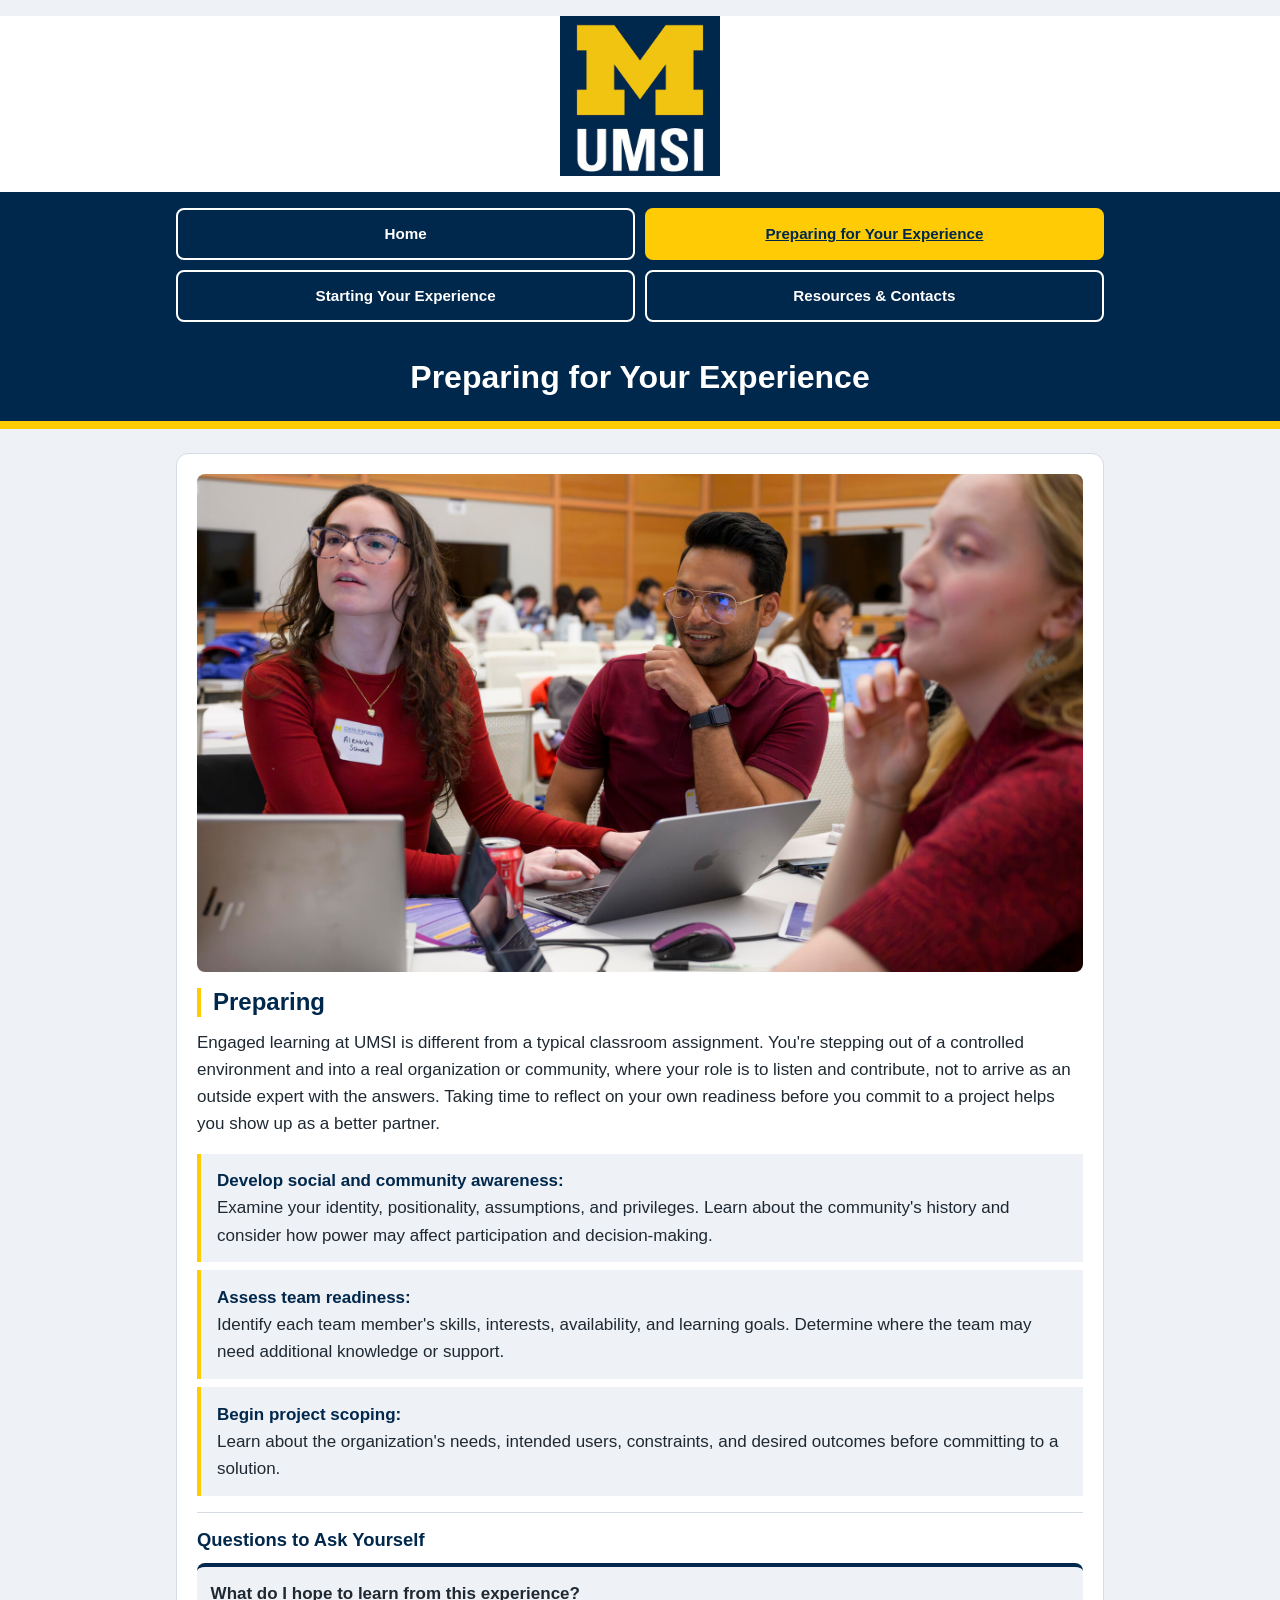
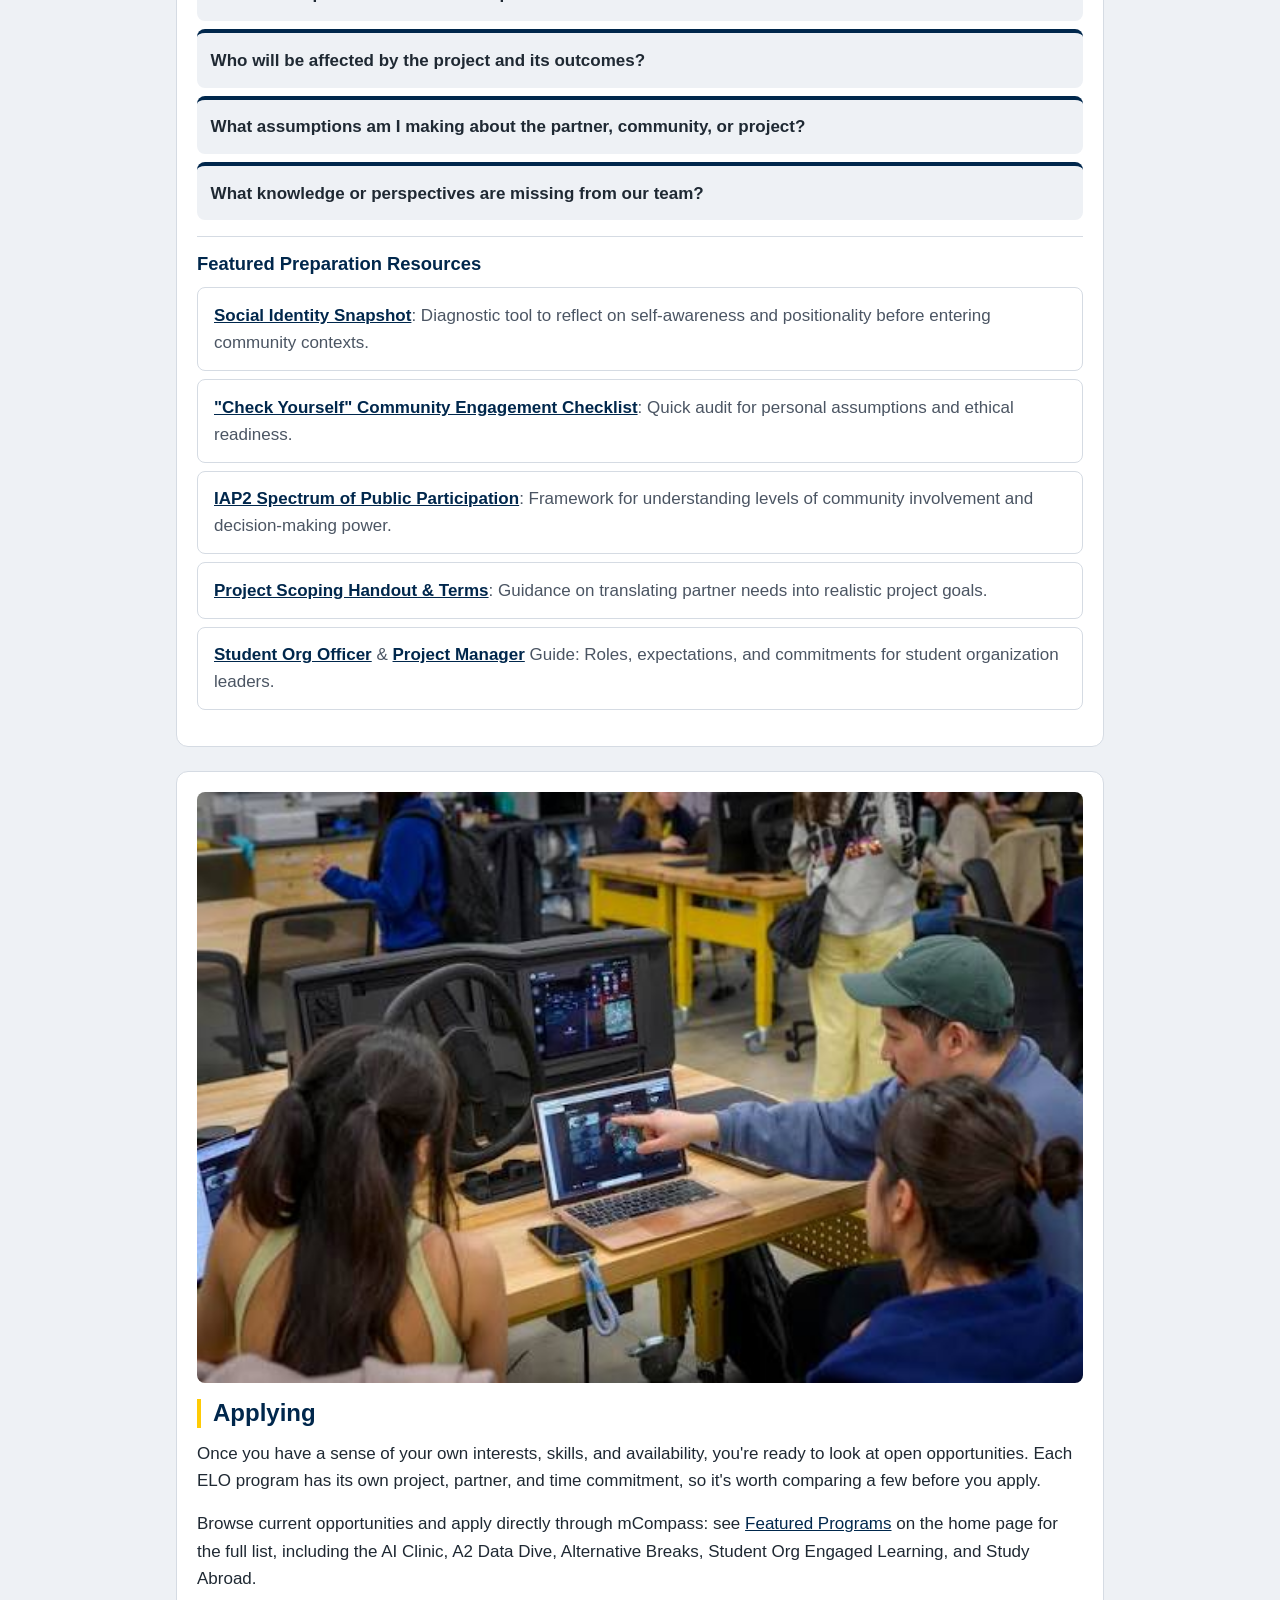
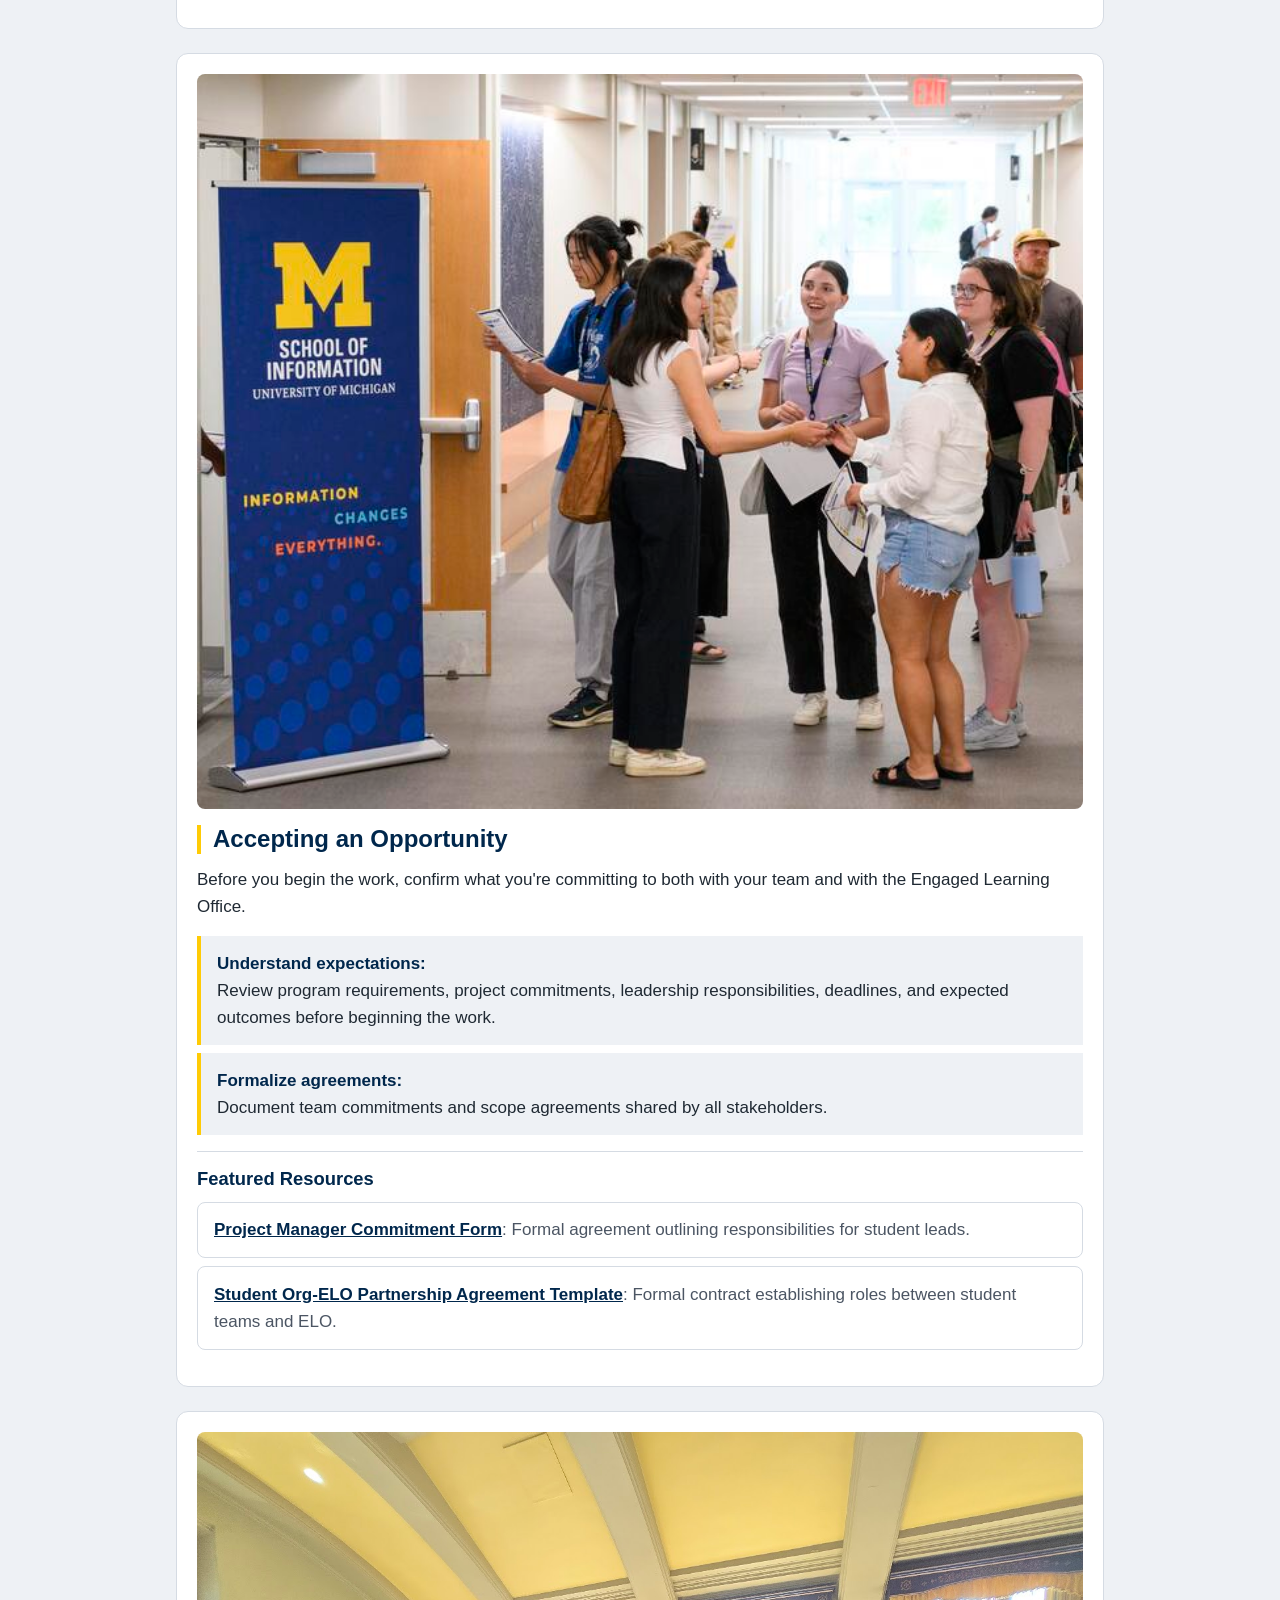
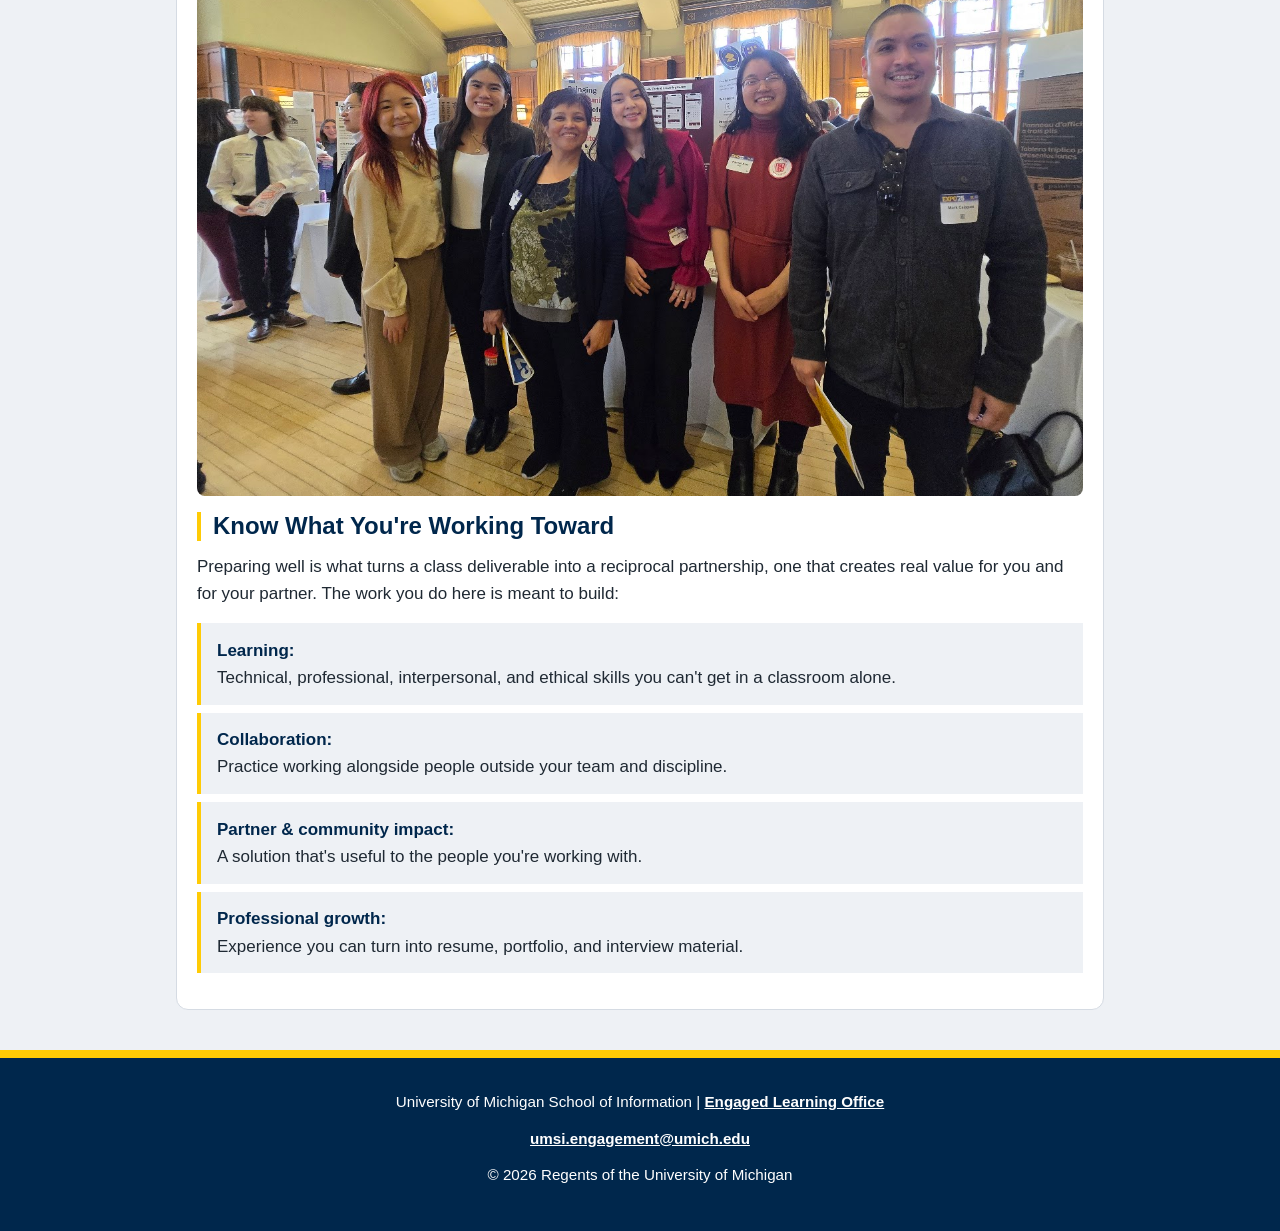
==== commit 4c57a003: "Refactor HTML structure and improve accessibility" ====
--- a/prep.html
+++ b/prep.html
@@ -12,11 +12,11 @@
     <header>
 
   <a class="skip-link" href="#main">Skip to Main Content</a>
-        <img src="images/UMSI_signature_vertical_informal_solidblue.jpg" class="logo" alt="University of Michigan School of Information">
+        <img src="images/umsi_signature_vertical_informal_solidblue.jpg" class="logo" alt="University of Michigan School of Information">
         <nav aria-label="Main">
             <ul>
                 <li><a href="index.html">Home</a></li>
-                <li><a href="prep.html" aria-current="page">Preparing for Your Experience</a></li>
+                <li><a href="prep.html" class="current">Preparing for Your Experience</a></li>
                 <li><a href="your_exp.html">Starting Your Experience</a></li>
                 <li><a href="resources_contact.html">Resources &amp; Contacts</a></li>
             </ul>
@@ -26,9 +26,9 @@
 <main id="main">
 
 <section>
-  <img class="prep-image" src="images/UMSI_Preparing.jpg" alt="Students preparing for an engaged learning experience">
+  <img src="images/umsi_preparing.jpg" alt="Students preparing for an engaged learning experience">
   <h2>Preparing</h2>
-  <p>Engaged learning at UMSI is different from a typical classroom assignment. You're stepping out of a controlled environment and into a real organization or community, where your role is to listen and contribute&mdash;not to arrive as an outside expert with the answers. Taking time to reflect on your own readiness before you commit to a project helps you show up as a better partner.</p>
+  <p>Engaged learning at UMSI is different from a typical classroom assignment. You're stepping out of a controlled environment and into a real organization or community, where your role is to listen and contribute, not to arrive as an outside expert with the answers. Taking time to reflect on your own readiness before you commit to a project helps you show up as a better partner.</p>
   <ul class="feature-list">
     <li><strong>Develop social and community awareness:</strong> Examine your identity, positionality, assumptions, and privileges. Learn about the community's history and consider how power may affect participation and decision-making.</li>
     <li><strong>Assess team readiness:</strong> Identify each team member's skills, interests, availability, and learning goals. Determine where the team may need additional knowledge or support.</li>
@@ -58,16 +58,16 @@
 </section>
 
 <section>
-  <img class="prep-image" src="images/Prep__Apply.jpg" alt="Student applying for an engaged learning opportunity">
+  <img src="images/prep_apply.jpg" alt="Student applying for an engaged learning opportunity">
   <h2>Applying</h2>
   <p>Once you have a sense of your own interests, skills, and availability, you're ready to look at open opportunities. Each ELO program has its own project, partner, and time commitment, so it's worth comparing a few before you apply.</p>
   <p>Browse current opportunities and apply directly through mCompass: see <a href="index.html#featured-programs">Featured Programs</a> on the home page for the full list, including the AI Clinic, A2 Data Dive, Alternative Breaks, Student Org Engaged Learning, and Study Abroad.</p>
 </section>
 
 <section>
-  <img class="prep-image" src="images/Prep_Accept.jpg" alt="Students accepting an engaged learning opportunity">
+  <img src="images/prep_accept.jpg" alt="Students accepting an engaged learning opportunity">
   <h2>Accepting an Opportunity</h2>
-  <p>Before you begin the work, confirm what you're committing to&mdash;both with your team and with the Engaged Learning Office.</p>
+  <p>Before you begin the work, confirm what you're committing to both with your team and with the Engaged Learning Office.</p>
   <ul class="feature-list">
     <li><strong>Understand expectations:</strong> Review program requirements, project commitments, leadership responsibilities, deadlines, and expected outcomes before beginning the work.</li>
     <li><strong>Formalize agreements:</strong> Document team commitments and scope agreements shared by all stakeholders.</li>
@@ -83,13 +83,13 @@
 </section>
 
 <section>
-  <img class="prep-image" src="images/Prep__Know.jpg" alt="Student reflecting on their engaged learning goals">
+  <img src="images/prep_know.jpg" alt="Student reflecting on their engaged learning goals">
   <h2>Know What You're Working Toward</h2>
-  <p>Preparing well is what turns a class deliverable into a reciprocal partnership&mdash;one that creates real value for you and for your partner. The work you do here is meant to build:</p>
+  <p>Preparing well is what turns a class deliverable into a reciprocal partnership, one that creates real value for you and for your partner. The work you do here is meant to build:</p>
   <ul class="feature-list">
     <li><strong>Learning:</strong> Technical, professional, interpersonal, and ethical skills you can't get in a classroom alone.</li>
     <li><strong>Collaboration:</strong> Practice working alongside people outside your team and discipline.</li>
-    <li><strong>Partner &amp; community impact:</strong> A solution that's genuinely useful to the people you're working with, not just a finished deliverable.</li>
+    <li><strong>Partner &amp; community impact:</strong> A solution that's useful to the people you're working with.</li>
     <li><strong>Professional growth:</strong> Experience you can turn into resume, portfolio, and interview material.</li>
   </ul>
 </section>
@@ -101,6 +101,7 @@
         <a href="mailto:umsi.engagement@umich.edu">umsi.engagement@umich.edu</a>
       </address>
       <p>&copy; 2026 Regents of the University of Michigan</p>
+      <!-- This assignment used UMGPT for structuring and Claude for searching how to code the files. -->
     </footer>
 
 </body>
--- a/css/styles.css
+++ b/css/styles.css
@@ -1,65 +1,29 @@
-/*
-  UMSI Engaged Learning Office - mobile first styles
-  Colors follow the U-M brand palette: Michigan Blue #00274C and Maize #FFCB05.
-  Maize is only used as a background/accent (never as text on white) to keep contrast accessible.
-  No width-based media queries: layouts adapt with fluid units, clamp(), and Grid auto-fit.
-*/
-
-:root {
-    --blue: #00274C;
-    --maize: #FFCB05;
-    --ink: #1f2933;
-    --muted: #4b5563;
-    --mist: #eef1f5;
-    --line: #d5dbe3;
-    --white: #ffffff;
-    --pad: 1.25rem;
-    --radius: 0.75rem;
-    --gutter: max(1rem, calc((100% - 58rem) / 2));
-}
-
-/* ---------- Base ---------- */
-
-html {
-    -webkit-text-size-adjust: 100%;
-    text-size-adjust: 100%;
-}
-
 body {
-    background: var(--mist);
-    color: var(--ink);
+    background-color: #eef1f5;
+    color: #1f2933;
     font-family: "Helvetica Neue", Helvetica, Arial, sans-serif;
     font-size: 1.0625rem;
     line-height: 1.6;
 }
 
 h1, h2, h3 {
-    color: var(--blue);
-    font-weight: 800;
+    color: #00274C;
+    font-weight: bold;
     line-height: 1.2;
 }
 
 h2 {
-    font-size: clamp(1.4rem, 6vw, 1.85rem);
-}
-
-h2::after {
-    content: "";
-    display: block;
-    width: 3rem;
-    height: 0.3rem;
-    margin-top: 0.5rem;
-    background: var(--maize);
-    border-radius: 1rem;
+    font-size: 1.5rem;
+    padding-left: 0.75rem;
+    border-left: 0.3rem solid #FFCB05;
 }
 
 h3 {
     font-size: 1.15rem;
-    line-height: 1.3;
 }
 
 strong {
-    font-weight: 700;
+    font-weight: bold;
 }
 
 address {
@@ -67,451 +31,308 @@
 }
 
 a {
-    color: var(--blue);
-    text-decoration: underline;
-    text-decoration-thickness: 0.08em;
-    text-underline-offset: 0.18em;
-    transition: background-color 0.2s ease, color 0.2s ease, border-color 0.2s ease;
+    color: #00274C;
 }
 
 main a:hover {
-    background: var(--maize);
-    text-decoration-thickness: 0.15em;
-}
-
-:focus-visible {
-    outline: 3px solid var(--blue);
-    outline-offset: 3px;
-}
-
-/* ---------- Skip to main ---------- */
+    background-color: #FFCB05;
+}
+
+/* Visible focus outline for keyboard users
+   Source: SI 539 Week 6 discussion repo (outline + outline-offset) */
+a:focus {
+    outline: 3px solid #00274C;
+    outline-offset: 2px;
+}
+
+/* Skip to main content: hidden off screen until it gets keyboard focus*/
 
 .skip-link {
     position: absolute;
+    left: -999rem;
     top: 0;
+    padding: 0.75rem 1.25rem;
+    background-color: #FFCB05;
+    color: #00274C;
+    font-weight: bold;
+}
+
+.skip-link:focus {
     left: 1rem;
-    z-index: 100;
-    padding: 0.75rem 1.25rem;
-    background: var(--maize);
-    color: var(--blue);
-    font-weight: 800;
-    border-radius: 0 0 0.5rem 0.5rem;
-    transform: translateY(-150%);
-    transition: transform 0.2s ease;
-}
-
-.skip-link:focus {
-    transform: translateY(0);
-}
-
-/* ---------- Header + navigation ---------- */
+}
+
+/* Header */
 
 header {
-    display: grid;
-    background: var(--white);
+    background-color: #ffffff;
 }
 
 .logo {
-    width: clamp(8rem, 40vw, 11rem);
+    display: block;
+    width: 10rem;
     height: auto;
     margin: 1rem auto;
 }
 
+header h1 {
+    background-color: #00274C;
+    color: #ffffff;
+    font-size: 2rem;
+    text-align: center;
+    padding: 1.25rem 1rem 1.5rem;
+    border-bottom: 0.5rem solid #FFCB05;
+}
+
+/* Navigation: 2 x 2 grid of large buttons */
+
 nav {
-    background: var(--blue);
-    padding: 1rem var(--gutter) 0.5rem;
-}
-
-/* 2 x 2 grid of large tap targets */
+    background-color: #00274C;
+    padding: 1rem;
+}
+
 nav ul {
     display: grid;
-    grid-template-columns: repeat(2, minmax(0, 1fr));
+    grid-template-columns: 1fr 1fr;
     gap: 0.6rem;
+    max-width: 58rem;
+    margin: 0 auto;
 }
 
 nav a {
-    display: flex;
-    align-items: center;
-    justify-content: center;
-    min-height: 3.25rem;
+    display: block;
     height: 100%;
-    padding: 0.5rem 0.6rem;
-    color: var(--white);
+    padding: 0.75rem 0.5rem;
+    color: #ffffff;
     font-size: 0.95rem;
-    font-weight: 700;
-    line-height: 1.25;
+    font-weight: bold;
     text-align: center;
     text-decoration: none;
-    border: 2px solid rgba(255, 255, 255, 0.45);
+    border: 2px solid #ffffff;
     border-radius: 0.5rem;
 }
 
 nav a:hover {
-    background: rgba(255, 255, 255, 0.12);
-    border-color: var(--white);
-}
-
-/* Active page: filled shape + underline, so it is not shown by color alone */
-nav a[aria-current="page"] {
-    background: var(--maize);
-    color: var(--blue);
-    border-color: var(--maize);
-    font-weight: 800;
+    background-color: #1d4a75;
+}
+
+nav a.current {
+    background-color: #FFCB05;
+    color: #00274C;
+    border-color: #FFCB05;
     text-decoration: underline;
-    text-decoration-thickness: 0.15em;
-    text-underline-offset: 0.25em;
-}
-
-nav :focus-visible,
-footer :focus-visible {
-    outline-color: var(--maize);
-}
-
-header h1 {
-    background: var(--blue);
-    color: var(--white);
-    font-size: clamp(1.75rem, 7.5vw, 2.75rem);
-    line-height: 1.15;
-    padding: 1.25rem var(--gutter) 1.75rem;
-    border-bottom: 0.5rem solid var(--maize);
-}
-
-header h1::before {
-    content: "";
-    display: block;
-    width: 2.5rem;
-    height: 0.3rem;
+}
+
+nav a:focus,
+footer a:focus {
+    outline-color: #FFCB05;
+}
+
+/* Main layout */
+
+main {
+    max-width: 60rem;
+    margin: 0 auto;
+    padding: 1.5rem 1rem 1rem;
+}
+
+main p {
+    margin-bottom: 1rem;
+}
+
+main h2,
+main h3 {
     margin-bottom: 0.75rem;
-    background: var(--maize);
-    border-radius: 1rem;
-}
-
-/* ---------- Main layout ---------- */
-
-main {
-    display: grid;
-    gap: 1.5rem;
-    padding: 1.5rem var(--gutter) 2rem;
 }
 
 main ul {
     padding-left: 1.25rem;
-}
-
-main li + li {
-    margin-top: 0.5rem;
-}
-
-main li::marker {
-    color: var(--blue);
+    margin-bottom: 1rem;
+}
+
+main li {
+    margin-bottom: 0.5rem;
 }
 
 section {
-    display: grid;
-    gap: 1rem;
-    align-content: start;
-    padding: var(--pad);
-    background: var(--white);
-    border-radius: var(--radius);
-    box-shadow: 0 0.25rem 1rem rgba(0, 39, 76, 0.08);
-    overflow: hidden;
-}
-
-.intro {
-    padding: 0.25rem 0 0.25rem 1rem;
-    border-left: 0.35rem solid var(--maize);
-    color: var(--blue);
-    font-size: 1.15rem;
-    font-weight: 500;
-}
-
-/* Full-bleed section photo with the h2 layered on top of it (grid stacking) */
-.prep-image,
-.experience-image,
-.resources-image {
-    grid-row: 1;
-    grid-column: 1;
-    width: calc(100% + (var(--pad) * 2));
-    max-width: none;
-    height: auto;
-    aspect-ratio: 3 / 2;
-    object-fit: cover;
-    margin: calc(var(--pad) * -1) calc(var(--pad) * -1) 0;
-}
-
-.prep-image + h2,
-.experience-image + h2,
-.resources-image + h2 {
-    grid-row: 1;
-    grid-column: 1;
-    align-self: end;
-    justify-self: start;
-    margin-left: calc(var(--pad) * -1);
-    margin-right: var(--pad);
-    padding: 0.6rem 1rem;
-    background: var(--blue);
-    color: var(--white);
-    font-size: clamp(1.2rem, 5.5vw, 1.6rem);
-    border-left: 0.4rem solid var(--maize);
-    border-radius: 0 0.5rem 0 0;
-}
-
-.prep-image + h2::after,
-.experience-image + h2::after,
-.resources-image + h2::after {
-    display: none;
-}
-
-section > img:not([class]) {
+    margin-bottom: 1.5rem;
+    padding: 1.25rem;
+    background-color: #ffffff;
+    border: 1px solid #d5dbe3;
+    border-radius: 0.75rem;
+}
+
+section img {
     width: 100%;
     height: auto;
-    aspect-ratio: 4 / 3;
-    object-fit: cover;
-    border-radius: 0.5rem;
-}
-
-section article {
-    display: grid;
-    gap: 0.75rem;
+    margin-bottom: 1rem;
+    border-radius: 0.5rem;
+}
+
+article {
+    margin-top: 1rem;
     padding-top: 1rem;
-    border-top: 1px solid var(--line);
-}
-
-/* ---------- Home: hero ---------- */
+    border-top: 1px solid #d5dbe3;
+}
+
+.intro {
+    margin-bottom: 1.5rem;
+    padding-left: 1rem;
+    border-left: 0.35rem solid #FFCB05;
+    color: #00274C;
+    font-size: 1.15rem;
+}
+
+/* Home page */
 
 .hero {
-    border-top: 0.4rem solid var(--maize);
+    border-top: 0.4rem solid #FFCB05;
 }
 
 .hero iframe {
     width: 100%;
-    height: auto;
-    aspect-ratio: 16 / 9;
-    border-radius: 0.5rem;
-}
-
-/* ---------- Home: numbered stages (2-column grid: badge | text) ---------- */
-
-.stages {
-    counter-reset: stage;
-}
-
-.stages article {
-    grid-template-columns: 2.75rem 1fr;
-    column-gap: 0.9rem;
-    row-gap: 0.5rem;
+    max-width: 35rem;
+    height: 18rem;
+    border-radius: 0.5rem;
+}
+
+.stage-list article,
+.program-list article {
     padding: 1rem;
-    background: var(--mist);
+    background-color: #eef1f5;
     border-top: 0;
-    border-radius: var(--radius);
-}
-
-.stages article::before {
-    counter-increment: stage;
-    content: counter(stage);
-    grid-column: 1;
-    grid-row: 1 / span 3;
-    display: grid;
-    place-items: center;
-    width: 2.75rem;
-    height: 2.75rem;
-    background: var(--maize);
-    color: var(--blue);
-    font-size: 1.25rem;
-    font-weight: 800;
-    border-radius: 50%;
-}
-
-.stages article > * {
-    grid-column: 2;
+    border-radius: 0.5rem;
+}
+
+.program-list article {
+    border-top: 0.3rem solid #FFCB05;
 }
 
 .cta {
-    justify-self: start;
-    display: inline-flex;
-    align-items: center;
-    gap: 0.4rem;
-    min-height: 2.75rem;
-    padding: 0.55rem 1.1rem;
-    background: var(--blue);
-    color: var(--white);
-    font-weight: 700;
-    line-height: 1.25;
+    display: inline-block;
+    padding: 0.6rem 1.1rem;
+    background-color: #00274C;
+    color: #ffffff;
+    font-weight: bold;
     text-decoration: none;
-    border-radius: 999px;
-}
-
-.cta::after {
-    content: "\2192";
-    content: "\2192" / "";
+    border-radius: 2rem;
 }
 
 main .cta:hover {
-    background: var(--maize);
-    color: var(--blue);
-}
-
-/* ---------- Home: featured program cards (auto-fit grid) ---------- */
-
-.program-grid {
-    grid-template-columns: repeat(auto-fit, minmax(min(100%, 8.5rem), 1fr));
-    gap: 0.75rem;
-}
-
-.program-grid > h2,
-.program-grid > p {
-    grid-column: 1 / -1;
-}
-
-.program-grid article {
-    align-content: start;
-    gap: 0.5rem;
-    padding: 1rem;
-    background: var(--mist);
-    border-top: 0.3rem solid var(--maize);
-    border-radius: 0.5rem;
-    font-size: 0.95rem;
-    line-height: 1.45;
-}
-
-.program-grid h3 {
-    font-size: 1.05rem;
-}
-
-/* ---------- Lists ---------- */
+    background-color: #FFCB05;
+    color: #00274C;
+}
+
+/* Lists */
 
 .feature-list,
 .resource-list,
 .card-grid {
-    display: grid;
-    gap: 0.75rem;
-    padding: 0;
+    padding-left: 0;
     list-style: none;
-}
-
-.feature-list li + li,
-.resource-list li + li,
-.card-grid li + li {
-    margin-top: 0;
 }
 
 .feature-list li {
     padding: 0.85rem 1rem;
-    background: var(--mist);
-    border-left: 0.3rem solid var(--maize);
-    border-radius: 0 0.5rem 0.5rem 0;
+    background-color: #eef1f5;
+    border-left: 0.3rem solid #FFCB05;
 }
 
 .feature-list strong {
     display: block;
-    color: var(--blue);
+    color: #00274C;
 }
 
 .resource-list li {
     padding: 0.85rem 1rem;
-    border: 1px solid var(--line);
-    border-radius: 0.5rem;
-    color: var(--muted);
+    border: 1px solid #d5dbe3;
+    border-radius: 0.5rem;
+    color: #4b5563;
 }
 
 .resource-list a,
 .resource-list strong {
-    color: var(--blue);
-    font-weight: 700;
-}
-
-/* Short items become tiles: 2 columns on phones, more as space allows */
-.card-grid {
-    grid-template-columns: repeat(auto-fit, minmax(min(100%, 7.5rem), 1fr));
+    color: #00274C;
+    font-weight: bold;
 }
 
 .card-grid li {
     padding: 0.85rem;
-    background: var(--mist);
-    border-top: 0.3rem solid var(--blue);
-    border-radius: 0.5rem;
-    font-size: 0.95rem;
-    font-weight: 600;
-    line-height: 1.4;
-}
-
-/* ---------- Contact call-to-action (aside) ---------- */
+    background-color: #eef1f5;
+    border-top: 0.3rem solid #00274C;
+    border-radius: 0.5rem;
+    font-weight: bold;
+}
+
+/* Contact box */
 
 .contact-cta {
-    display: grid;
-    gap: 1rem;
-    margin: 0 var(--gutter) 2rem;
-    padding: 1.5rem var(--pad);
-    background: var(--maize);
-    color: var(--blue);
-    border-radius: var(--radius);
-}
-
-.contact-cta h2::after {
-    background: var(--blue);
+    max-width: 58rem;
+    margin: 0 1rem 2rem;
+    padding: 1.5rem 1.25rem;
+    background-color: #FFCB05;
+    color: #00274C;
+    border-radius: 0.75rem;
+}
+
+.contact-cta h2 {
+    border-left-color: #00274C;
+}
+
+.contact-cta p,
+.contact-cta div {
+    margin-top: 1rem;
 }
 
 .contact-cta a {
-    font-weight: 700;
-    overflow-wrap: anywhere;
+    font-weight: bold;
 }
 
 .button {
-    display: inline-flex;
-    align-items: center;
-    min-height: 3rem;
+    display: inline-block;
     padding: 0.75rem 1.25rem;
-    background: var(--blue);
-    color: var(--white);
-    font-weight: 800;
+    background-color: #00274C;
+    color: #ffffff;
+    font-weight: bold;
     text-decoration: none;
-    border-radius: 999px;
+    border-radius: 2rem;
 }
 
 .button:hover {
-    background: var(--white);
-    color: var(--blue);
-}
-
-/* ---------- Footer ---------- */
+    background-color: #ffffff;
+    color: #00274C;
+}
+
+/* Footer */
 
 footer {
-    display: grid;
-    gap: 0.75rem;
-    justify-items: center;
-    padding: 2rem var(--gutter);
-    background: var(--blue);
-    color: var(--white);
-    border-top: 0.5rem solid var(--maize);
+    padding: 2rem 1rem;
+    background-color: #00274C;
+    color: #ffffff;
+    border-top: 0.5rem solid #FFCB05;
     font-size: 0.95rem;
     text-align: center;
 }
 
+footer p,
+footer address {
+    margin-bottom: 0.75rem;
+}
+
 footer a {
-    display: inline-block;
-    padding: 0.35rem 0;
-    color: var(--white);
-    font-weight: 700;
+    color: #ffffff;
+    font-weight: bold;
 }
 
 footer a:hover {
-    color: var(--maize);
-}
-
-/* ---------- Accessibility: motion preferences ---------- */
-
-@media (prefers-reduced-motion: no-preference) {
-    html {
-        scroll-behavior: smooth;
+    color: #FFCB05;
+}
+
+/* Larger screens: center the contact box under main
+   Mobile first, so this uses min-width only.
+   Source: SI 539 Week 6 lecture, Media Queries (slides 49, 56) */
+
+@media (min-width: 60rem) {
+    .contact-cta {
+        margin: 0 auto 2rem;
     }
 }
-
-@media (prefers-reduced-motion: reduce) {
-    *,
-    *::before,
-    *::after {
-        animation: none !important;
-        transition: none !important;
-        scroll-behavior: auto !important;
-    }
-}
